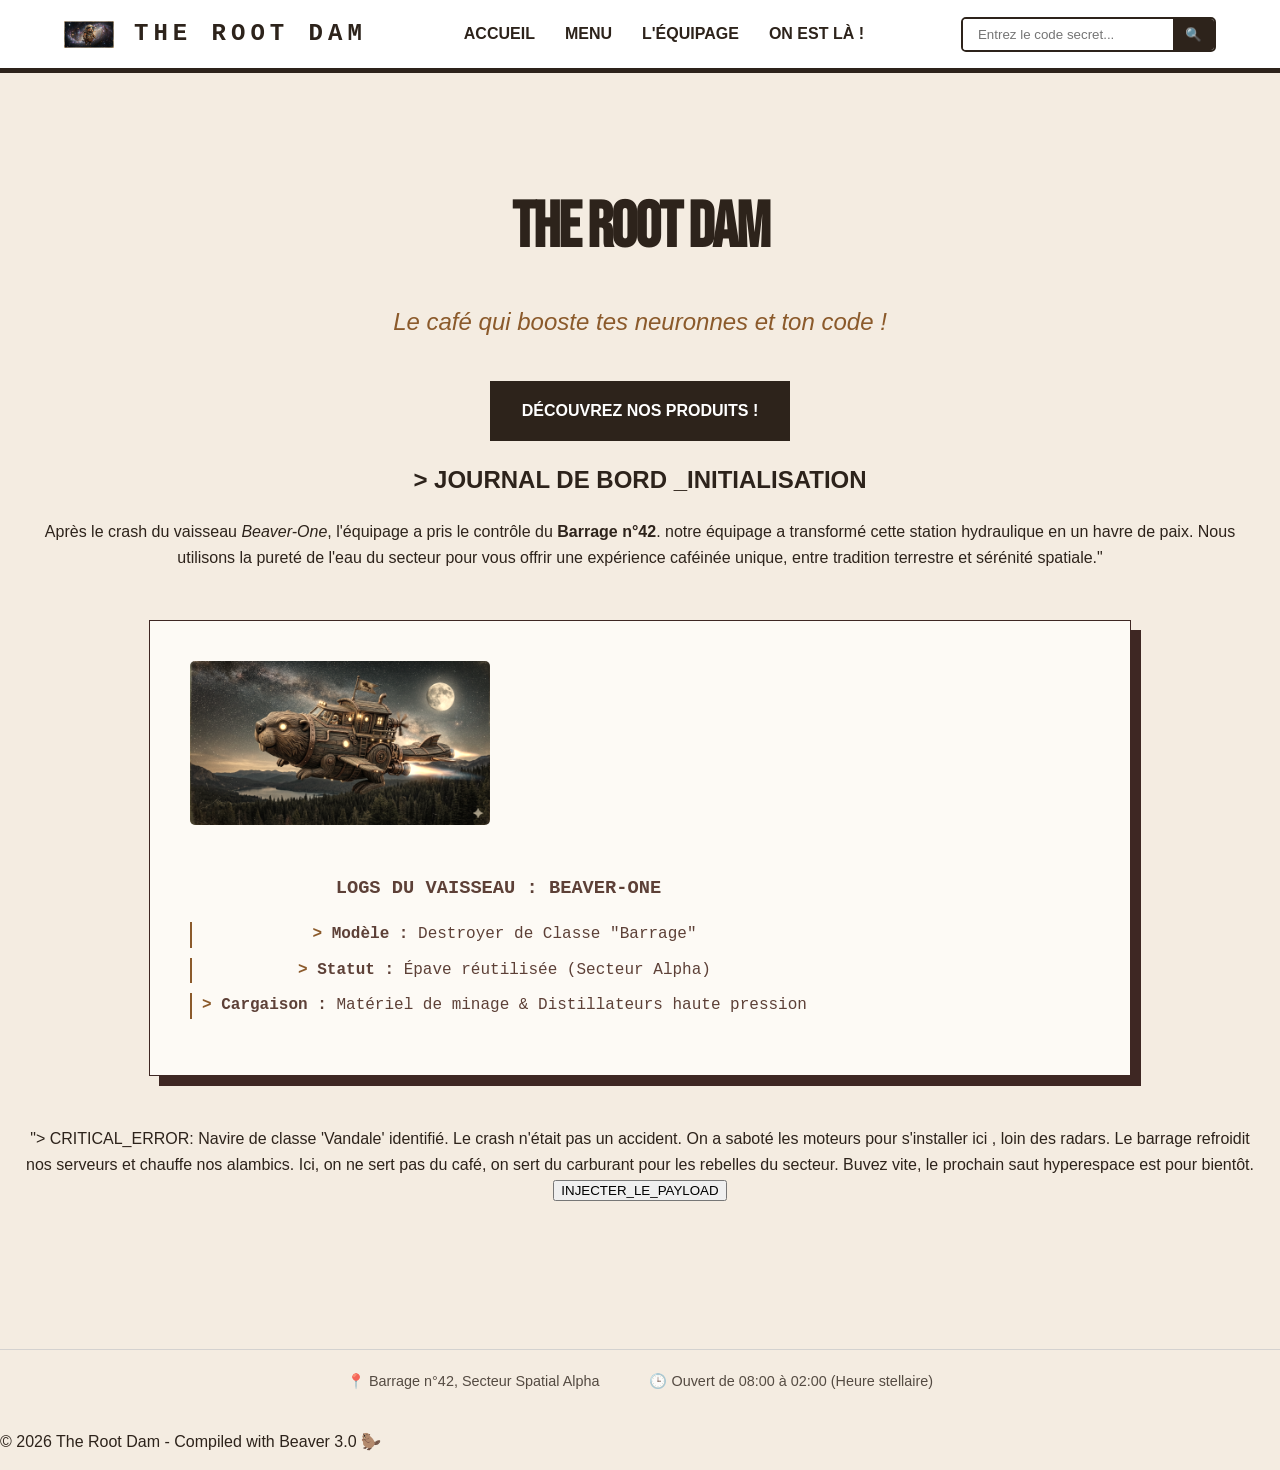
==== index.html @ ed214078 "space_beaver" ====
<!DOCTYPE html>
<html>

<head>
    <meta name="viewport" content="width=device-width, initial-scale=1.0">
    <title>The Root Dam</title>
    <link href="https://fonts.googleapis.com/css2?family=Bebas+Neue&display=swap" rel="stylesheet">
	<link rel="stylesheet" href="style.css">
</head>

<body>
    <header>
        <nav>
			<div class="brand">
				<img src="assets/Castor_img.1.png.png" alt="logo" width="50">
				<span class="glitch-title" style="font-size: 1.5rem; border: none;">The Root Dam</span>
                    <title>The Root Dam</title>
			</div>
            <ul>
                <li><a href="index.html">Accueil</a></li>
                <li><a href="menu.html">Menu</a></li>
                <li><a href="equipage.html">L'Équipage</a></li>
                <li><a href="contact.html">On est là !</a></li>
            </ul>
			<div class="search-box">
				<input type="text" placeholder="Entrez le code secret..."></input>
				<button type="button">🔍</button>

			</div>
        </nav>
    </header>

    <main>
        <section class="hero">
            <h1>The Root Dam</h1>
            <p class="tagline">Le café qui booste tes neuronnes et ton code !</p>
			<a href="menu.html" class="btn-main">Découvrez nos produits !</a>
        <div class="terminal-box">
        <h2>> JOURNAL DE BORD _INITIALISATION</h2>
        <p>
            Après le crash du vaisseau <i>Beaver-One</i>, l'équipage a pris le contrôle du 
            <strong>Barrage n°42</strong>. notre équipage a transformé cette station hydraulique 
            en un havre de paix. Nous utilisons la pureté de l'eau du secteur pour vous offrir une 
            expérience caféinée unique, entre tradition terrestre et sérénité spatiale." 
        </p>
        <section class="ship-section">
    <div class="ship-container">
        <img src="assets/vaisseau_castor.png" alt="Le Beaver-One" class="ship-image">
        <div class="ship-specs">
            <h3>LOGS DU VAISSEAU : BEAVER-ONE</h3>
            <ul>
                <li><strong>Modèle :</strong> Destroyer de Classe "Barrage"</li>
                <li><strong>Statut :</strong> Épave réutilisée (Secteur Alpha)</li>
                <li><strong>Cargaison :</strong> Matériel de minage & Distillateurs haute pression</li>
            </ul>
        </div>
    </div>
</section>
        <p class="clandestine-text">
            "> CRITICAL_ERROR: Navire de classe 'Vandale' identifié. Le crash n'était pas un accident. On a saboté les moteurs pour s'installer ici
            , loin des radars. Le barrage refroidit nos serveurs et chauffe nos alambics. Ici, on ne sert pas du café, on sert du carburant 
            pour les rebelles du secteur. 
            Buvez vite, le prochain saut hyperespace est pour bientôt.
                <button class="cta-button">INJECTER_LE_PAYLOAD</button>
        </p>
    </div>
        </section>
		<section class="info-bar">
			<div> 📍 Barrage n°42, Secteur Spatial Alpha </div>
			<div> 🕒 Ouvert de 08:00 à 02:00 (Heure stellaire)</div>
		</section>
    </main>
<section class="info-bar clandestine-mode-only" style="display:none;">
    <div> 🛸 Vitesse orbitale : 28,000 km/h </div>
    <div> 🔋 Énergie du Barrage : 84% </div>
    <div> 🍺 Niveau de fermentation : CRITIQUE </div>
</section>
    <footer>
        <p>© 2026 The Root Dam - Compiled with Beaver 3.0 🦫</p>
    </footer>
<script src="script.js"></script>
</body>
</html>
---- style.css ----
/* --- 1. LES VARIABLES (Ta palette de peinture) --- */
:root {
    --couleur-bois: #f4ece1;    /* Beige clair pour le fond */
    --couleur-texte: #2d231b;   /* Marron très foncé (presque noir) */
    --couleur-accent: #8b5a2b;  /* Marron chaud pour les détails */
    --police-titre: 'Bebas neue', sans-serif;
}

/* --- 2. LE SQUELETTE GLOBAL --- */
body {
    background-color: var(--couleur-bois);
    color: var(--couleur-texte);
    font-family: 'Segoe UI', Tahoma, Geneva, Verdana, sans-serif;
    margin: 0;
    padding: 0;
    line-height: 1.6; /* Espace entre les lignes pour la lisibilité */
}

/* --- 3. LE HEADER (Ton chapeau) --- */
header {
    background-color: white;
    padding: 15px 5%;
    border-bottom: 5px solid var(--couleur-texte); /* Ligne noire style vintage */
}

nav{
	display: flex;
	justify-content: space-between;
	align-items: center;
	width: 100%;
}

nav ul {
    list-style: none; /* Enlève les petits points de la liste */
    display: flex;    /* Aligne les liens horizontalement */
	gap: 30px;       /* Espace entre les liens */
    margin: 0;
    padding: 0;
}

.brand{
	display: flex;
	align-items: center;
	gap: 10px;
}

.logo-img{
	width: 50px;
	height: auto;
	vertical-align: middle;
}
.brand span{
	font-weight: 900;
	font-size: 1.2rem;
	margin-left: 10px;
}

nav a {
    text-decoration: none; /* Enlève le souligné des liens */
    color: var(--couleur-texte);
    font-weight: bold;
    text-transform: uppercase; /* Tout en majuscules */
}

/* --- 4. LA SECTION HERO (Ta vitrine) --- */
.hero {
    text-align: center; /* Centre tout le texte et l'image */
    padding: 50px 20px;
}

h1 {
    font-family: var(--police-titre);
    font-size: 4rem; /* Très gros titre */
    margin-bottom: 10px;
    letter-spacing: -2px; /* Resserre les lettres style affiche */
}

/* --- 6. NOUVEAUX STYLES POUR L'ACCUEIL --- */

/* Le slogan sous le titre */
.tagline {
    font-size: 1.5rem;
    font-style: italic;
    margin-bottom: 40px;
    color: var(--couleur-accent); /* Utilise ta variable marron chaud */
}

/* Le bouton principal (style affiche vintage) */
.btn-main {
    display: inline-block;
    padding: 15px 30px;
    background-color: var(--couleur-texte); /* Fond noir/marron */
    color: white;              /* Texte blanc */
    text-decoration: none;
    font-weight: bold;
    text-transform: uppercase;
    border: 2px solid var(--couleur-texte);
    transition: 0.3s;          /* Pour un effet fluide au survol */
}

/* Effet quand on passe la souris sur le bouton */
.btn-main:hover {
    background-color: transparent;
    color: var(--couleur-texte);
}

/* La petite barre d'infos en bas */
.info-bar {
    display: flex;
    justify-content: center;
    gap: 50px;
    margin-top: 80px;
    padding: 20px;
    border-top: 1px solid #ccc; /* Petite ligne grise discrète */
    font-size: 0.9rem;
    opacity: 0.8;
}
/* --- 7. BARRE DE RECHERCHE --- */

.search-box {
    display: flex;
    align-items: center;
    border: 2px solid var(--couleur-texte);
    border-radius: 5px; /* Légèrement arrondi */
    overflow: hidden;   /* Pour que le bouton suive l'arrondi */
    background: white;
}

.search-box input {
    border: none;
    padding: 8px 15px;
    outline: none;       /* Enlève le contour bleu au clic */
    font-family: inherit;
    width: 180px;        /* Largeur de la barre */
}

.search-box button {
    background-color: var(--couleur-texte);
    border: none;
    color: white;
    padding: 8px 12px;
    cursor: pointer;     /* Le curseur devient une main */
    transition: background 0.3s;
}

.search-box button:hover {
    background-color: var(--couleur-accent);
}

.menu-grid {
    display: grid;
    grid-template-columns: repeat(3, 1fr); 
    gap: 30px; /* L'espace entre tes cartes de produits */
    padding: 50px;
}

.card img{
    width: 180px;
    height: 180px;
    object-fit: cover;
    border-radius: 10px;
    border: 3px solid var(--couleur-texte);
    margin-bottom: 15px;
    display: block;
    margin-left: auto;
    margin-right: auto;
}

.card {
    background-color: white;
    padding: 20px;
    border: 3px solid var(--couleur-texte);
	transition: transform 0.3s;
	display: flex;
	flex-direction: column;
	justify-content: space-between;
    align-items: center;
    text-align: center;
    /* Ajoute un petit effet d'affiche ici ! */
}

.card:hover{
	transform: translateY(-10px);
	box-shadow: 10px 10px 0px var(--couleur-accent);
}

.card h3{
	margin: 0 0 10px 0;
	text-transform: uppercase;
	font-family: var(--police-titre);
	font-size: 1.2rem;
}

.card p{
	font-size: 0.9rem;
	color: #666;
	margin-bottom: 20px;
}

.card span{
	font-weight: bold;
	align-self: flex-end;
	color: var(--couleur-accent);
}

.price{
	background-color: var(--couleur-texte);
	color: whitesmoke;
	padding: 5px 10px;
	font-weight: bold;
	font-family: 'Courier New', Courier, monospace;
	border-radius: 3px;
	align-self: flex-end;
	margin-top: 10px;
}

/* Le conteneur de toutes les cartes de l'équipe */
.crew-grid {
    display: grid;
	grid-template-columns: repeat(3, 1fr);
    gap: 40px;             /* Grand espace entre les membres */
    padding: 50px 5%;
	max-width: 1200px;
	margin: 0 auto;
}

/* La carte individuelle d'un castor */
.member-card {
    width: 280px;
    text-align: center;    /* Centre le texte sous la photo */
}

.member-card img {
    width: 180px;
    height: 180px;
    border-radius: 50%;    /* Transforme le carré en rond */
    border: 5px solid var(--couleur-accent);
    object-fit: cover;     /* Évite de déformer l'image si elle n'est pas carrée */
    margin-bottom: 15px;
    transition: transform 0.3s;
}

.member-card h3 {
    font-family: var(--police-titre);
    margin: 10px 0 5px 0;
    font-size: 1.4rem;
}

/* Le rôle (ex: Administrateur Système) */
.role {
    color: var(--couleur-accent);
    font-weight: bold;
    text-transform: uppercase;
    font-size: 0.85rem;
    letter-spacing: 1px;
    margin-bottom: 15px;
}

/* La biographie */
.bio {
    font-size: 0.95rem;
    line-height: 1.4;
    font-style: italic;
    color: #444;
}
.member-card:hover img {
    transform: scale(1.1) rotate(5deg); /* Grandit et penche un peu */
    border-color: var(--couleur-texte);
}

@media (max-width: 900px) {
    .crew-grid {
        grid-template-columns: repeat(2, 1fr);
    }
}

@media (max-width: 600px) {
    .crew-grid {
        grid-template-columns: 1fr; /* Tout le monde en colonne sur téléphone */
    }
}
.contact-container {
	max-width: 600px;
	margin: 50px auto;
	display: flex;
	flex-direction: column;
	align-items: center;
	gap: 40px;
	background-color: white;
	padding: 40px;
	border: 3px solid var(--couleur-texte);
}

form{
	width: 100%;
}

.form-group {
    display: flex;
    flex-direction: column; /* Label au-dessus de l'Input */
    margin-bottom: 20px;
	text-align: left;
}

.form-group label {
    font-weight: bold;
    margin-bottom: 5px;
}

.form-group input, .form-group textarea {
    padding: 10px;
    border: 2px solid #ccc;
    font-family: inherit;
}

.contact-info{
	text-align: center;
	width: 100%;
	border-top: 2px solid var(--couleur-bois);
	padding-top: 20px;
}

.contact-info ul{
	list-style: none;
	padding: 0;
	display: flex;
	justify-content: center;
	gap: 30px;
}

.form-group input,
.form-group textarea{
	width: 100%;
	box-sizing: border-box;
}

.contact-info li{
	margin-bottom: 15px;
	font-weight: bold;
	color: var(--couleur-accent);
}

button[type="submit"]{
	background-color: var(--couleur-texte);
	color: white;
	padding: 15px;
	border: none;
	font-family: var(--police-titre);
	cursor: pointer;
	text-transform: uppercase;
	transition: 0.3s;
	width: 100%;
}

button[type="submit"]:hover{
	background-color: var(--couleur-accent);

}

/* Mode Clandestin : On écrase les variables de base */
body.clandestine-mode {
    --couleur-bois: #050505;       /* Noir profond */
    --couleur-texte: #ffb700;      /* Vert Néon "Radioactive" */
    --couleur-accent: #ff4d00;     /* Magenta Néon pour les fleurs mutantes */
    transition: all 0.8s ease-in-out; /* Effet de transition fluide */
}

/* On change l'aspect des cartes en mode secret */
body.clandestine-mode .card {
    background-color: #111;
    border-color: var(--couleur-texte);
    box-shadow: 0 0 15px var(--couleur-texte);
}

/* Les photos de l'équipage deviennent "glitch" ou néon */
body.clandestine-mode .member-card img {
    filter: sepia(100%) hue-rotate(90deg) brightness(1.2);
    border-color: var(--couleur-accent);
}

/* Les boissons deviennent radioactives en mode secret */
body.clandestine-mode .card img {
    filter: saturate(2) brightness(1.1) drop-shadow(0 0 5px var(--couleur-texte));
    border-color: var(--couleur-accent);
}

/* L'animation de flash néon */
@keyframes neon-pulse {
    0% { filter: brightness(1) contrast(1); }
    50% { filter: brightness(1.5) contrast(1.2) hue-rotate(90deg); }
    100% { filter: brightness(1) contrast(1); }
}

/* La classe d'animation que le JS va ajouter */
.activating-ia {
    animation: neon-pulse 0.4s ease-in-out 3; /* Pulse 3 fois rapidement */
    pointer-events: none; /* Empêche de recliquer pendant l'animation */
}

/* Une transition douce pour toutes les couleurs */
body {
    transition: background-color 1s ease, color 1s ease, border-color 1s ease;
}

/* Animation de clignotement "Booting..." */
@keyframes ia-glitch {
    0% { opacity: 1; filter: contrast(1); }
    25% { opacity: 0.8; filter: contrast(2) hue-rotate(90deg); }
    50% { opacity: 1; filter: brightness(1.5); }
    75% { opacity: 0.9; filter: sepia(1); }
    100% { opacity: 1; filter: contrast(1); }
}

.activating-ia {
    animation: ia-glitch 0.2s infinite; /* Clignote très vite pendant le chargement */
    cursor: wait; /* Le curseur devient un sablier */
}

/* --- ÉTAT PAR DÉFAUT --- */
.info-secrete {
    display: none; /* On cache le côté sombre par défaut */
}

/* --- ÉTAT CLANDESTIN --- */
body.clandestine-mode .info-normale {
    display: none !important; /* On cache le côté civil */
}

body.clandestine-mode .info-secrete {
    display: block !important; /* On révèle l'identité secrète */
    color: var(--couleur-texte);
}

/* Effet visuel sur les photos pour le côté "Dossier Interdit" */
body.clandestine-mode .member-card img {
    max-width: 100%;
    height: 180px;
    object-fit: cover;
    display: block;
    margin: 0 auto 15px auto;
    filter: grayscale(100%) brightness(0.7) sepia(100%) hue-rotate(100deg) saturate(3);
    border-color: var(--couleur-accent);
    box-shadow: 0 0 20px var(--couleur-accent);
}
/*Titre THE ROOT DAM */
.glitch-title {
    font-family: 'Courier New', Courier, monospace; /* Style terminal */
    font-size: 3rem;
    font-weight: bold;
    color: var(--brown-deep);
    text-transform: uppercase;
    letter-spacing: 5px;
    border-bottom: 2px solid var(--brown-deep);
}
/* Par défaut, on cache tout ce qui est clandestin */
.card.clandestine {
    display: none;
}

/* Quand le mode clandestin est activé sur le body */
body.clandestine-mode .card.normale {
    display: none; /* Cache le café */
}

body.clandestine-mode .card.clandestine {
    display: flex; /* Affiche l'alcool (ou block selon ton design) */
    border: 1px solid var(--glow-orange); /* Petit rappel visuel du Secteur Alpha */
}

.ship-section {
    background-color: #fdfaf5; /* Un beige très clair pour le contraste */
    border: 1px solid #3e2723; /* Ton marron profond */
    padding: 40px;
    margin: 50px auto;
    max-width: 900px;
    box-shadow: 10px 10px 0px #3e2723; /* Ombre décalée style année 20 */
}

.ship-container {
    display: flex;
    align-items: center;
    gap: 30px;
    flex-wrap: wrap;
}

.ship-image {
    width: 300px;
    filter: sepia(0.5); /* Donne un côté ancien à l'image */
    border-radius: 5px;
}

.ship-specs {
    font-family: 'Courier New', monospace;
    color: #5d4037;
}

/* En mode clandestin, on fait briller le vaisseau */
body.clandestine-mode .ship-image {
    filter: sepia(0) hue-rotate(140deg) saturate(2); /* Effet néon/spatial */
    box-shadow: 0 0 20px rgba(0, 255, 65, 0.5);
}
/* L'alerte qui s'affiche au milieu */
.payload-alert {
    position: fixed;
    top: 50%;
    left: 50%;
    transform: translate(-50%, -50%);
    background: #ff4d00; /* Rouge/Orange néon */
    color: white;
    padding: 20px;
    border: 5px solid white;
    box-shadow: 0 0 50px black;
    z-index: 9999;
    text-align: center;
    font-family: 'Courier New', Courier, monospace;
}

/* L'effet de tremblement de l'écran */
@keyframes shake {
    0% { transform: translate(1px, 1px) rotate(0deg); }
    10% { transform: translate(-1px, -2px) rotate(-1deg); }
    30% { transform: translate(3px, 2px) rotate(0deg); }
    50% { transform: translate(-1px, 2px) rotate(1deg); }
    100% { transform: translate(1px, 1px) rotate(0deg); }
}

.screen-shake {
    animation: shake 0.2s infinite;
}
.post-it {
    position: fixed;
    bottom: 20px;
    right: 20px;
    background: #fdfd96;
    padding: 10px;
    transform: rotate(5deg);
    box-shadow: 2px 2px 5px rgba(0,0,0,0.2);
    font-family: 'Comic Sans MS', cursive; /* Pour le côté manuscrit */
    color: #333;
    z-index: 100;
}
.ship-specs ul {
    list-style: none; /* On enlève les points classiques */
    padding: 0;
}

.ship-specs li::before {
    content: "> "; /* On ajoute un chevron de terminal devant chaque ligne */
    color: var(--couleur-accent);
    font-weight: bold;
}

.ship-specs li {
    margin-bottom: 10px;
    border-left: 2px solid var(--couleur-accent); /* Une petite barre verticale */
    padding-left: 10px;
}
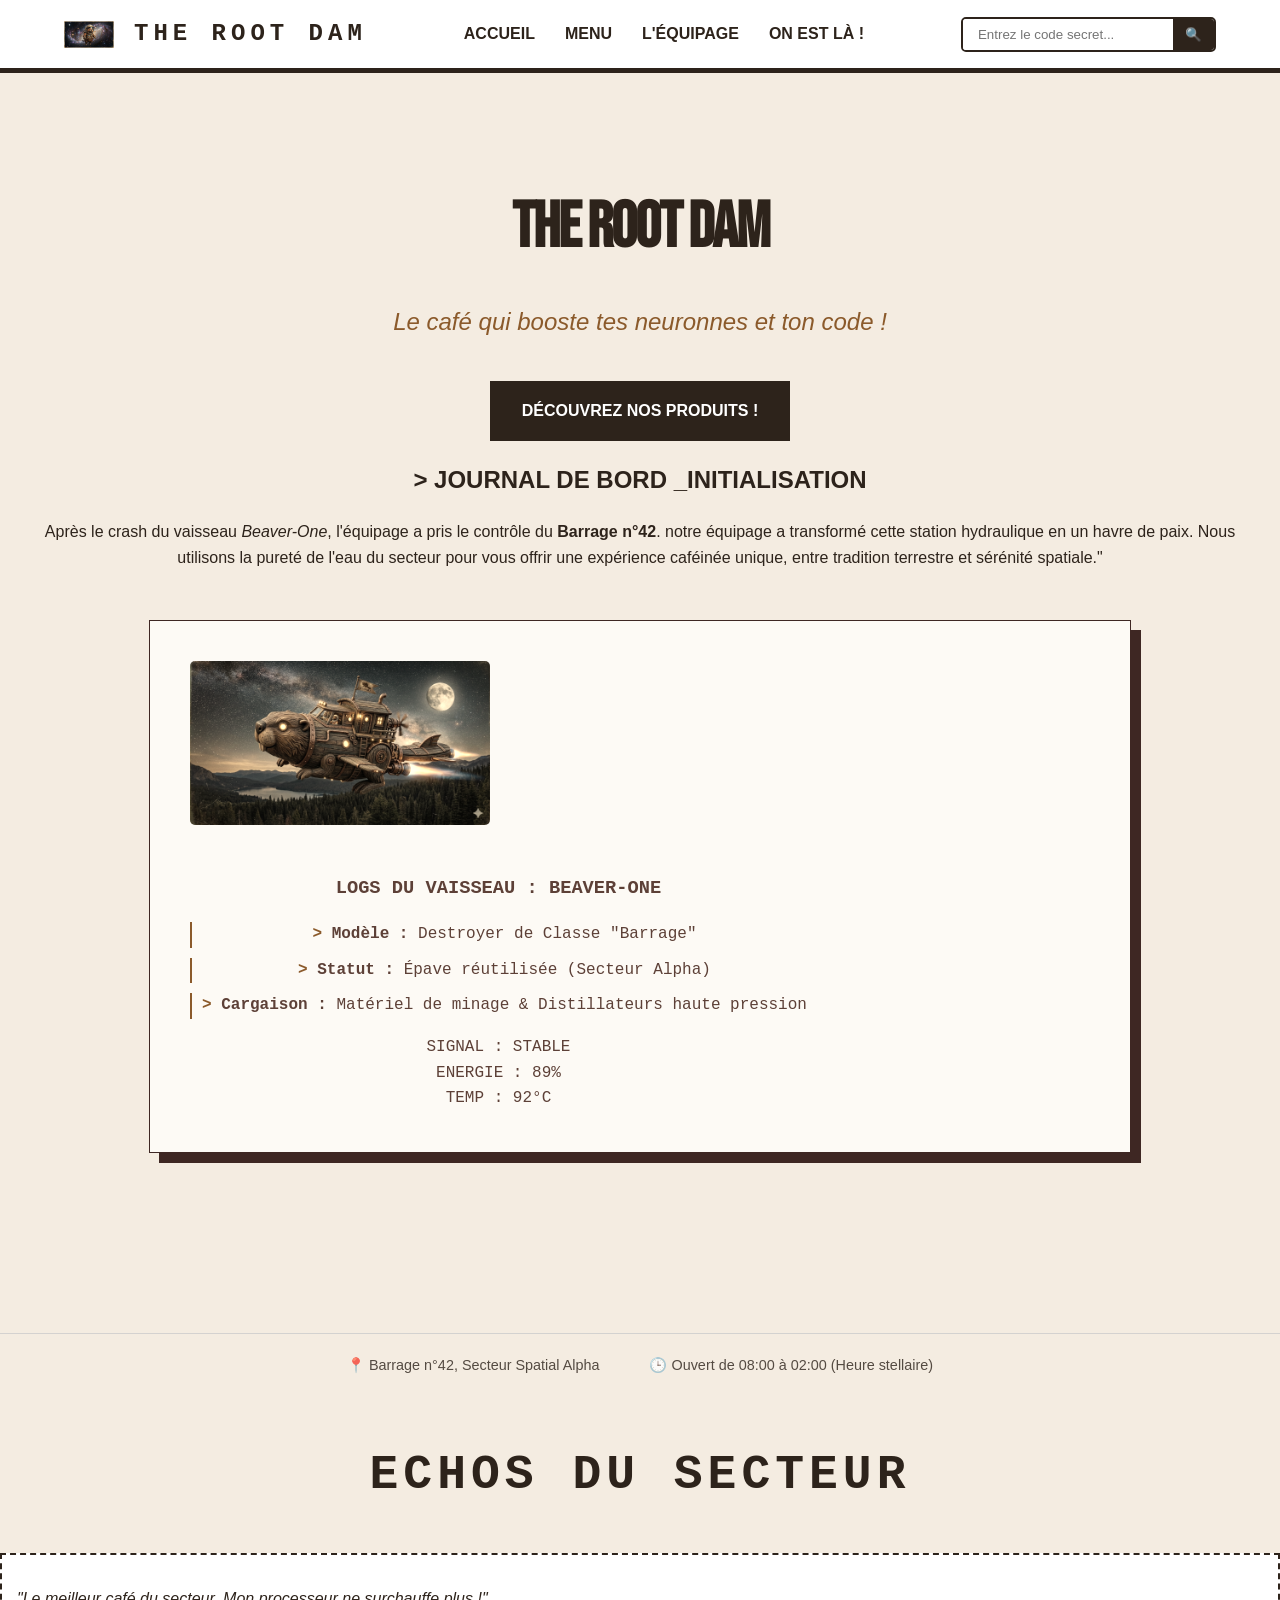
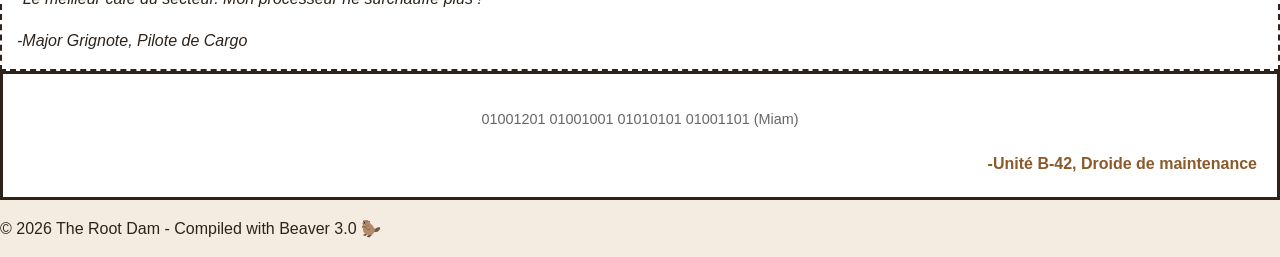
==== commit d74b12be: "adjust_something" ====
--- a/index.html
+++ b/index.html
@@ -53,6 +53,11 @@
                 <li><strong>Statut :</strong> Épave réutilisée (Secteur Alpha)</li>
                 <li><strong>Cargaison :</strong> Matériel de minage & Distillateurs haute pression</li>
             </ul>
+        <div class="status-board">
+            <div class="status-item"> SIGNAL : STABLE</div>
+            <div class="status-item"> ENERGIE : 89%</div>
+            <div class="status-item"> TEMP : 92°C</div>
+        </div>
         </div>
     </div>
 </section>
@@ -75,6 +80,19 @@
     <div> 🔋 Énergie du Barrage : 84% </div>
     <div> 🍺 Niveau de fermentation : CRITIQUE </div>
 </section>
+<section class="testimonials">
+    <h2 class="glitch-title" style="text-align: center;"> ECHOS DU SECTEUR</h2>
+    <div class="testimonials-grid">
+        <article class="review-card">
+            <p>"Le meilleur café du secteur. Mon processeur ne surchauffe plus !"</p>
+            <span>-Major Grignote, Pilote de Cargo</span>
+        </article>
+        <article class="review card">
+            <p>01001201 01001001 01010101 01001101 (Miam)</p>
+            <span>-Unité B-42, Droide de maintenance</span>
+        </article>
+    </div>
+</section>
     <footer>
         <p>© 2026 The Root Dam - Compiled with Beaver 3.0 🦫</p>
     </footer>
--- a/style.css
+++ b/style.css
@@ -1,4 +1,4 @@
-/* --- 1. LES VARIABLES (Ta palette de peinture) --- */
+/* --- 1. LES VARIABLES (palette de peinture) --- */
 :root {
     --couleur-bois: #f4ece1;    /* Beige clair pour le fond */
     --couleur-texte: #2d231b;   /* Marron très foncé (presque noir) */
@@ -6,7 +6,8 @@
     --police-titre: 'Bebas neue', sans-serif;
 }
 
-/* --- 2. LE SQUELETTE GLOBAL --- */
+/* --- 2. LE SQUELETTE GLOBAL --- 
+gere le fond de la page et la police de lecture */
 body {
     background-color: var(--couleur-bois);
     color: var(--couleur-texte);
@@ -16,7 +17,7 @@
     line-height: 1.6; /* Espace entre les lignes pour la lisibilité */
 }
 
-/* --- 3. LE HEADER (Ton chapeau) --- */
+/* --- 3. LE HEADER & NAV --- */
 header {
     background-color: white;
     padding: 15px 5%;
@@ -62,7 +63,8 @@
     text-transform: uppercase; /* Tout en majuscules */
 }
 
-/* --- 4. LA SECTION HERO (Ta vitrine) --- */
+/* --- 4. LA SECTION HERO (Ta vitrine) --- 
+Gros titre + Slogans */
 .hero {
     text-align: center; /* Centre tout le texte et l'image */
     padding: 50px 20px;
@@ -146,7 +148,7 @@
 .search-box button:hover {
     background-color: var(--couleur-accent);
 }
-
+/*Menu du mode Beige*/
 .menu-grid {
     display: grid;
     grid-template-columns: repeat(3, 1fr); 
@@ -246,7 +248,7 @@
     font-size: 1.4rem;
 }
 
-/* Le rôle (ex: Administrateur Système) */
+/* Le rôle */
 .role {
     color: var(--couleur-accent);
     font-weight: bold;
@@ -279,6 +281,7 @@
         grid-template-columns: 1fr; /* Tout le monde en colonne sur téléphone */
     }
 }
+/*Formulaire de contact*/
 .contact-container {
 	max-width: 600px;
 	margin: 50px auto;
@@ -392,7 +395,7 @@
 }
 
 /* La classe d'animation que le JS va ajouter */
-.activating-ia {
+.activating-ia { /*pas sur que ça soit utile*/
     animation: neon-pulse 0.4s ease-in-out 3; /* Pulse 3 fois rapidement */
     pointer-events: none; /* Empêche de recliquer pendant l'animation */
 }
@@ -500,7 +503,7 @@
     box-shadow: 0 0 20px rgba(0, 255, 65, 0.5);
 }
 /* L'alerte qui s'affiche au milieu */
-.payload-alert {
+.payload-alert { /*Pas visible*/
     position: fixed;
     top: 50%;
     left: 50%;
@@ -554,4 +557,114 @@
     margin-bottom: 10px;
     border-left: 2px solid var(--couleur-accent); /* Une petite barre verticale */
     padding-left: 10px;
+}
+.ship-console {
+    background-color: #fdfaf5; /* Beige identique au fond */
+    border: 3px solid #2d231b; /* Ton marron foncé */
+    max-width: 900px;
+    margin: 50px auto;
+    box-shadow: 12px 12px 0px #2d231b; /* Ombre décalée solide */
+    overflow: hidden;
+}
+
+.console-header {
+    background-color: #2d231b;
+    padding: 10px;
+    display: flex;
+    align-items: center;
+    gap: 10px;
+}
+
+.console-title {
+    color: #fdfaf5;
+    font-family: 'Courier New', monospace;
+    font-size: 0.9rem;
+    margin: 0;
+    flex-grow: 1;
+    text-align: center;
+}
+
+.console-body {
+    display: flex;
+    padding: 30px;
+    gap: 40px;
+    align-items: center;
+}
+
+.ship-visual {
+    position: relative;
+    flex: 1;
+    border: 2px solid #2d231b;
+}
+
+.ship-visual img {
+    width: 100%;
+    display: block;
+    filter: sepia(0.3) contrast(1.1); /* Effet photo ancienne technique */
+}
+
+.ship-data {
+    flex: 1.5;
+    font-family: 'Courier New', monospace;
+}
+
+.data-item {
+    border-bottom: 1px solid rgba(45, 35, 27, 0.2);
+    padding: 10px 0;
+    display: flex;
+    flex-direction: column;
+}
+
+.label {
+    font-weight: bold;
+    font-size: 0.75rem;
+    color: #8b5a2b; /* Ton marron d'accent */
+}
+
+.value {
+    color: #2d231b;
+    font-size: 1rem;
+}
+
+/* Responsive pour mobile */
+@media (max-width: 768px) {
+    .console-body { flex-direction: column; }
+}
+
+.clandestine-text, .clandestine-log{
+    display: none;
+}
+
+body .clandestine-mode .clandestine-text
+body .clandestine-mode .clandestine-log{
+    display: block !important;
+    color: var(--couleur-texte)
+}
+
+body.clandestine-mode .hero p:not(.clandestine-text){
+    display: none;
+}
+
+body.clandestine-mode img{
+    filter: sepia(1) hue-rotate(150deg) saturate(3) brightness(0.8);
+}
+
+.testimonial-grid{
+    display: flex;
+    justify-content: center;
+    gap: 20px;
+    padding: 20px;
+}
+
+.review-card{
+    background: white;
+    border: 2px dashed var(--couleur-texte);
+    padding: 15px;
+    max-width: 300 px;
+    font-style: italic;
+}
+
+body.clandestine-mode .status-item{
+    color: var(--couleur-accent);
+    text-shadow: 0 0 5px var(--couleur-accent);
 }
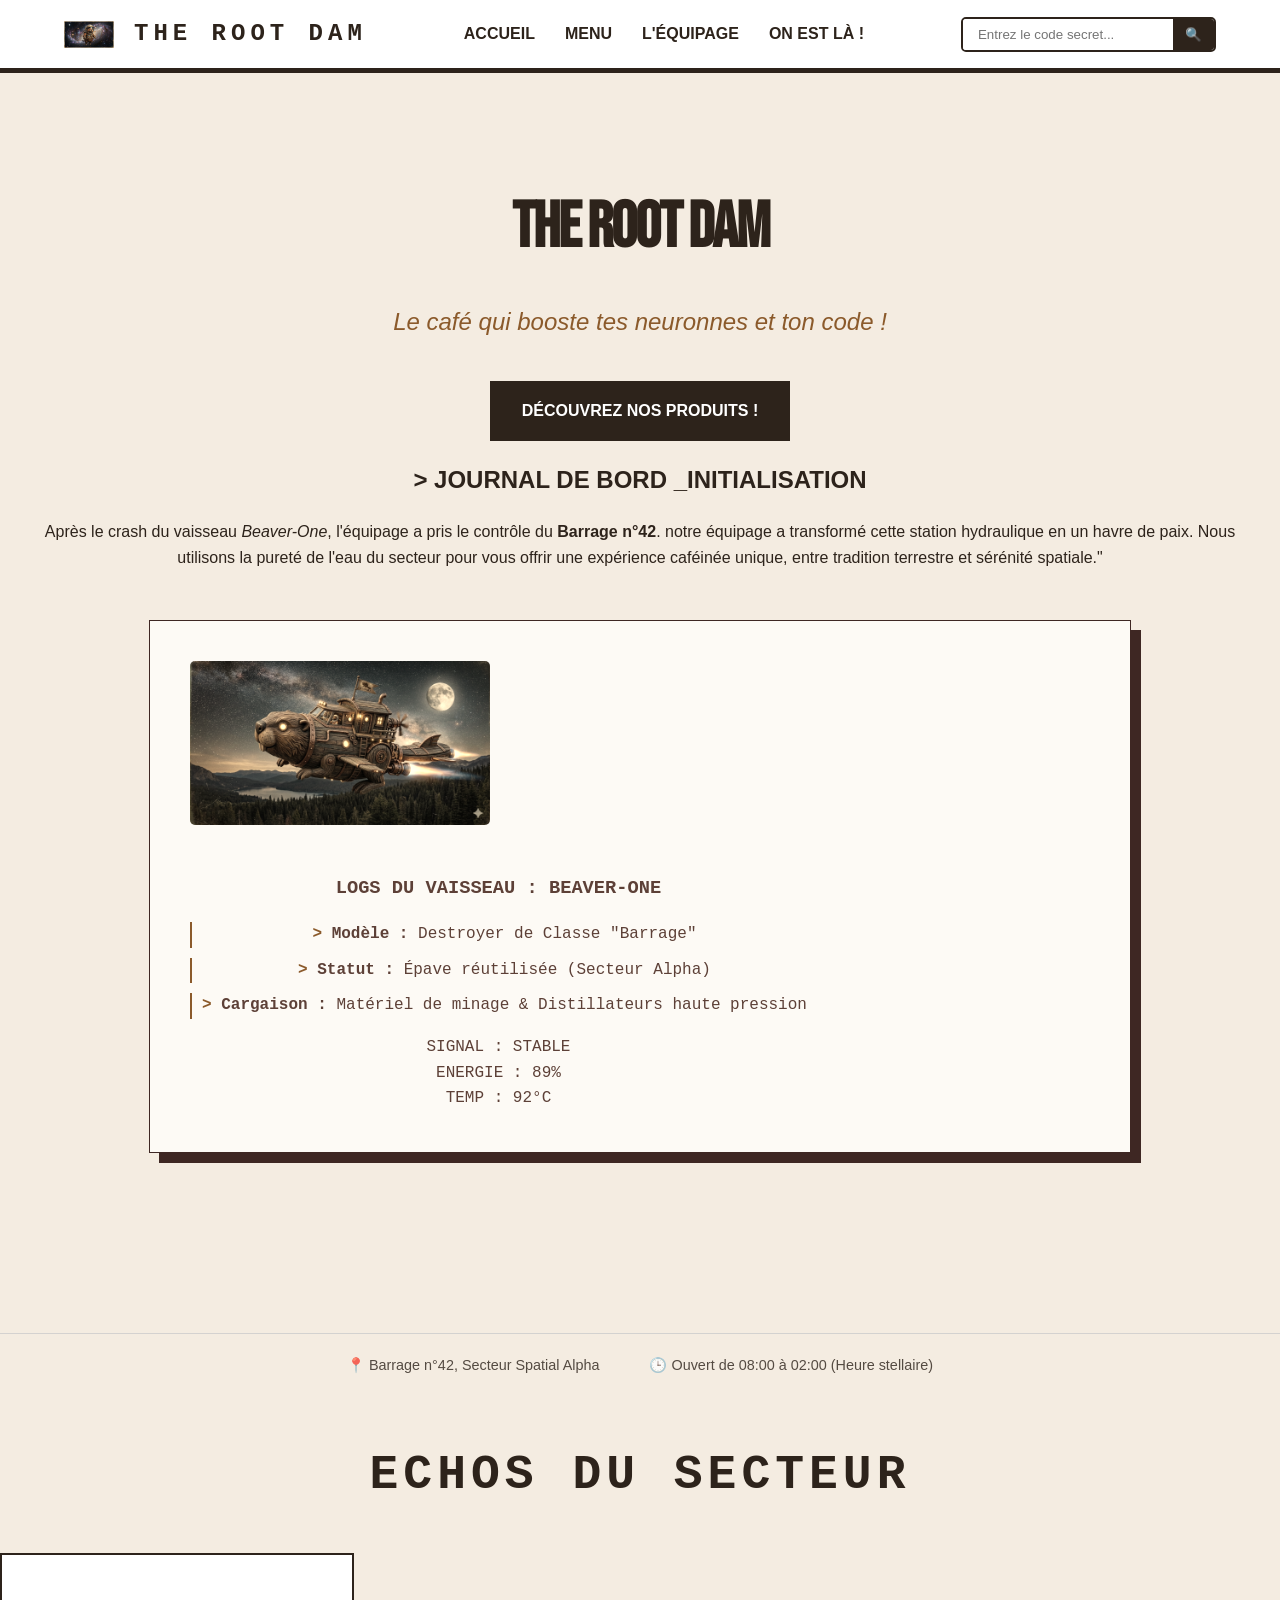
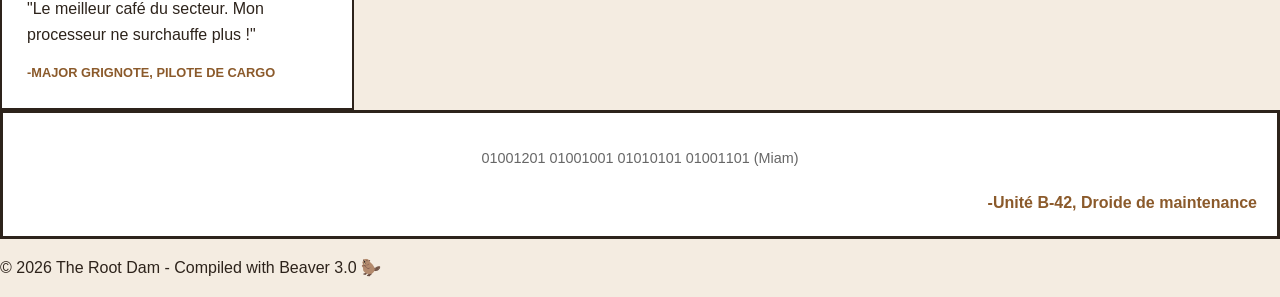
==== commit ffedce47: "update_all_file" ====
--- a/index.html
+++ b/index.html
@@ -31,6 +31,7 @@
     </header>
 
     <main>
+        <div class="custom-cursor"></div>
         <section class="hero">
             <h1>The Root Dam</h1>
             <p class="tagline">Le café qui booste tes neuronnes et ton code !</p>
@@ -97,5 +98,6 @@
         <p>© 2026 The Root Dam - Compiled with Beaver 3.0 🦫</p>
     </footer>
 <script src="script.js"></script>
+<button class="emergency-exit" onclick="toggleClandestineMode('light')">RETOUR AU JOUR</button>
 </body>
 </html>
--- a/style.css
+++ b/style.css
@@ -635,7 +635,7 @@
     display: none;
 }
 
-body .clandestine-mode .clandestine-text
+body .clandestine-mode .clandestine-text,
 body .clandestine-mode .clandestine-log{
     display: block !important;
     color: var(--couleur-texte)
@@ -649,22 +649,141 @@
     filter: sepia(1) hue-rotate(150deg) saturate(3) brightness(0.8);
 }
 
-.testimonial-grid{
+/* --- SECTION 10 : AVIS CLIENTS (RELOOKING) --- */
+.testimonial-grid {
     display: flex;
+    flex-wrap: wrap; /* Permet d'aller à la ligne si besoin */
     justify-content: center;
-    gap: 20px;
-    padding: 20px;
-}
-
-.review-card{
+    gap: 30px;
+    padding: 40px 5%;
+}
+
+.review-card {
     background: white;
-    border: 2px dashed var(--couleur-texte);
-    padding: 15px;
-    max-width: 300 px;
-    font-style: italic;
+    border: 2px solid var(--couleur-texte); /* Ligne pleine au lieu de pointillés */
+    padding: 25px;
+    width: 300px; /* Largeur fixe pour éviter qu'ils s'étalent */
+    transition: all 0.3s ease;
+    text-align: left;
+    position: relative;
+}
+
+/* L'effet "Marron derrière" au survol comme les cartes du menu */
+.review-card:hover {
+    transform: translate(-5px, -5px);
+    box-shadow: 8px 8px 0px var(--couleur-accent);
+}
+
+.review-card p {
+    font-size: 1rem;
+    margin-bottom: 15px;
+}
+
+.review-card span {
+    display: block;
+    font-weight: bold;
+    color: var(--couleur-accent);
+    font-size: 0.8rem;
+    text-transform: uppercase;
 }
 
 body.clandestine-mode .status-item{
     color: var(--couleur-accent);
     text-shadow: 0 0 5px var(--couleur-accent);
+}
+/* On s'assure que la description (le <p>) n'est plus grise mais bien lisible */
+body.clandestine-mode .card p {
+    opacity: 0.9;
+}
+
+/* Optionnel : Si tu veux que le badge de prix ressorte encore plus */
+body.clandestine-mode .price {
+    background-color: var(--couleur-accent); /* Utilise le orange/rouge néon */
+    color: black; /* Texte noir sur fond néon pour un look "étiquette de danger" */
+}
+
+/* --- 9. PIMP DES AVIS (MODE CLANDESTIN) --- */
+
+/* On change le fond et la bordure des cartes d'avis */
+body.clandestine-mode .review-card {
+    background: #111;
+    border: 2px dashed var(--couleur-accent); /* Passe en orange/rouge néon */
+    color: var(--couleur-texte); /* Texte en jaune néon */
+    box-shadow: 0 0 10px rgba(255, 77, 0, 0.2);
+}
+
+/* On change la couleur de l'auteur de l'avis (le span) */
+body.clandestine-mode .review-card span {
+    color: var(--couleur-accent);
+    font-weight: bold;
+}
+
+/* --- LISIBILITÉ DES PRIX --- */
+body.clandestine-mode .price {
+    background-color: var(--couleur-accent) !important;
+    color: white !important;
+}
+
+/* --- BOUTON URGENCE --- */
+.emergency-exit {
+    display: none; /* Caché par défaut */
+    position: fixed;
+    bottom: 20px;
+    left: 20px;
+    background: #ff4d00;
+    color: white;
+    border: 2px solid white;
+    padding: 10px 15px;
+    font-family: 'Courier New', monospace;
+    font-weight: bold;
+    cursor: pointer;
+    z-index: 9999;
+}
+
+/* On ne l'affiche que si le mode clandestin est actif */
+body.clandestine-mode .emergency-exit {
+    display: block;
+}
+
+.emergency-exit:hover {
+    background: white;
+    color: #ff4d00;
+}
+
+/* --- LISIBILITÉ ÉQUIPAGE (MODE CLANDESTIN) --- */
+
+/* Ligne ~520 (Tout à la fin) */
+body.clandestine-mode .member-card h3 {
+    color: var(--couleur-texte); /* Le jaune/vert néon */
+}
+
+body.clandestine-mode .role {
+    color: var(--couleur-accent); /* Le rouge/orange néon */
+    text-shadow: 0 0 5px var(--couleur-accent);
+}
+
+body.clandestine-mode .bio {
+    color: #eee; /* Un blanc cassé pour que ce soit moins agressif que le néon */
+    font-style: normal;
+    border-top: 1px solid rgba(255, 255, 255, 0.1);
+    padding-top: 10px;
+}
+
+/*barre qui scane */
+body.clandestine-mode::after {
+    content: "";
+    position: fixed;
+    top: -100%;
+    left: 0;
+    width: 100%;
+    height: 2px;
+    background: rgba(255, 183, 0, 0.2);
+    box-shadow: 0 0 15px var(--couleur-texte);
+    animation: scanline 8s linear infinite;
+    z-index: 9999;
+    pointer-events: none;
+}
+
+@keyframes scanline {
+    to { top: 200%; }
 }
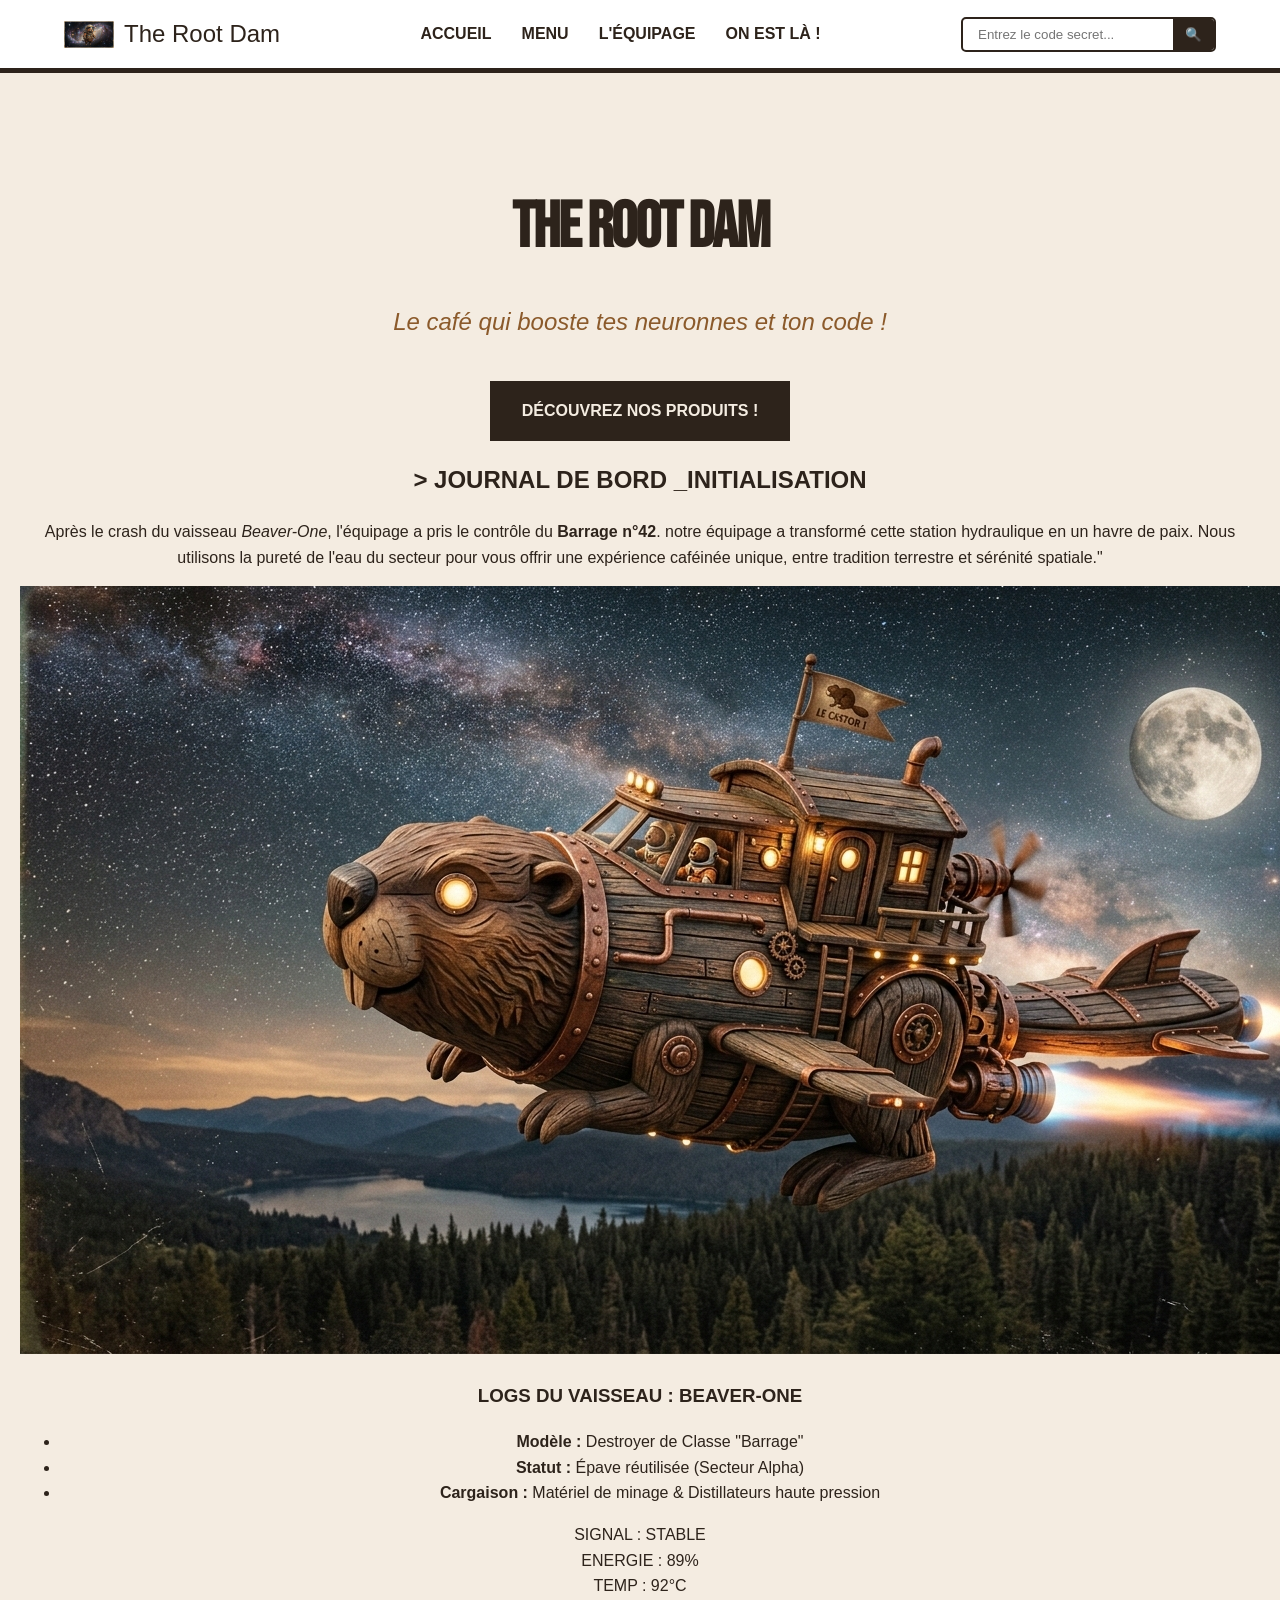
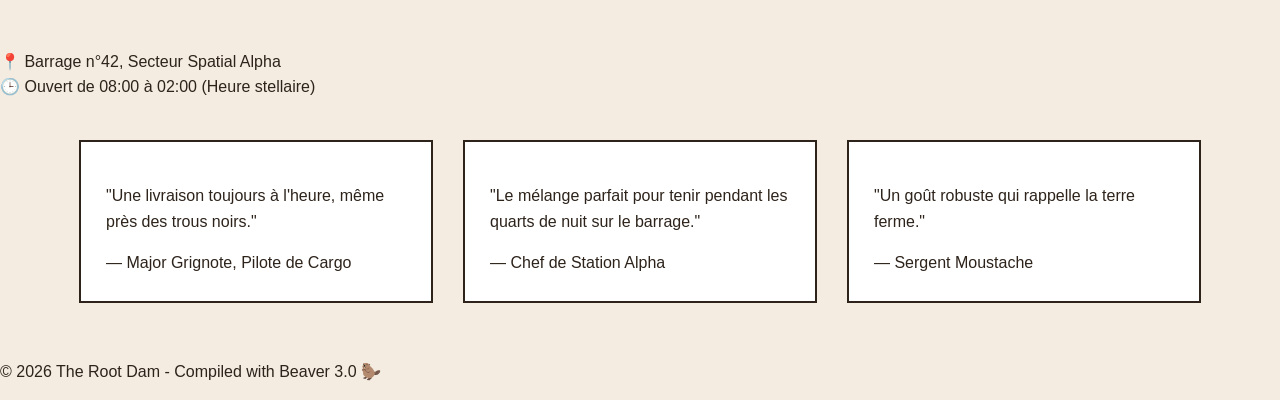
==== commit f118cee1: "change_jss_CSSv5_avis+mode_clandestin" ====
--- a/index.html
+++ b/index.html
@@ -81,18 +81,39 @@
     <div> 🔋 Énergie du Barrage : 84% </div>
     <div> 🍺 Niveau de fermentation : CRITIQUE </div>
 </section>
-<section class="testimonials">
-    <h2 class="glitch-title" style="text-align: center;"> ECHOS DU SECTEUR</h2>
-    <div class="testimonials-grid">
-        <article class="review-card">
-            <p>"Le meilleur café du secteur. Mon processeur ne surchauffe plus !"</p>
-            <span>-Major Grignote, Pilote de Cargo</span>
-        </article>
-        <article class="review card">
-            <p>01001201 01001001 01010101 01001101 (Miam)</p>
-            <span>-Unité B-42, Droide de maintenance</span>
-        </article>
-    </div>
+<section class="testimonial-grid">
+    <article class="review-card">
+        <div class="info-normale">
+            <p>"Une livraison toujours à l'heure, même près des trous noirs."</p>
+            <span>— Major Grignote, Pilote de Cargo</span>
+        </div>
+        <div class="info-secrete">
+            <p>"J'ai dû larguer la cargaison légale pour faire de la place à ce segfault Fatal. Aucun regret."</p>
+            <span>— [SIGNAL BROUILLE]</span>
+        </div>
+    </article>
+
+    <article class="review-card">
+        <div class="info-normale">
+            <p>"Le mélange parfait pour tenir pendant les quarts de nuit sur le barrage."</p>
+            <span>— Chef de Station Alpha</span>
+        </div>
+        <div class="info-secrete">
+            <p>"Put*** de boisson... j'ai perdu mon vaisseau et je n'ai pas pu rentrer après le !While sober."</p>
+            <span>— Unité B-42, Droide de maintenance</span>
+        </div>
+    </article>
+
+    <article class="review-card">
+        <div class="info-normale">
+            <p>"Un goût robuste qui rappelle la terre ferme."</p>
+            <span>— Sergent Moustache</span>
+        </div>
+        <div class="info-secrete">
+            <p>"Elle est p*** de bonne cette boisson. On dirait du liquide de refroidissement distillé, j'adore."</p>
+            <span>— Mercenaire Anonyme</span>
+        </div>
+    </article>
 </section>
     <footer>
         <p>© 2026 The Root Dam - Compiled with Beaver 3.0 🦫</p>
--- a/style.css
+++ b/style.css
@@ -1,606 +1,227 @@
-/* --- 1. LES VARIABLES (palette de peinture) --- */
+/* ==========================================================================
+   1. VARIABLES & CONFIGURATION (La palette)
+   ========================================================================== */
 :root {
-    --couleur-bois: #f4ece1;    /* Beige clair pour le fond */
-    --couleur-texte: #2d231b;   /* Marron très foncé (presque noir) */
-    --couleur-accent: #8b5a2b;  /* Marron chaud pour les détails */
+    --couleur-bois: #f4ece1;    /* Fond beige clair */
+    --couleur-texte: #2d231b;   /* Marron ultra foncé */
+    --couleur-accent: #8b5a2b;  /* Marron chaud */
     --police-titre: 'Bebas neue', sans-serif;
-}
-
-/* --- 2. LE SQUELETTE GLOBAL --- 
-gere le fond de la page et la police de lecture */
+    --transition-speed: 0.8s;
+}
+
+/* Mode Clandestin : Surcharge des variables */
+body.clandestine-mode {
+    --couleur-bois: #050505;    /* Noir profond */
+    --couleur-texte: #ffb700;   /* Jaune Néon */
+    --couleur-accent: #ff4d00;  /* Orange/Rouge Néon */
+}
+
+/* ==========================================================================
+   2. STRUCTURE GENERALE
+   ========================================================================== */
 body {
     background-color: var(--couleur-bois);
     color: var(--couleur-texte);
     font-family: 'Segoe UI', Tahoma, Geneva, Verdana, sans-serif;
     margin: 0;
     padding: 0;
-    line-height: 1.6; /* Espace entre les lignes pour la lisibilité */
-}
-
-/* --- 3. LE HEADER & NAV --- */
+    line-height: 1.6;
+    transition: background-color var(--transition-speed) ease, color var(--transition-speed) ease;
+}
+
+/* ==========================================================================
+   3. NAVIGATION & HEADER
+   ========================================================================== */
 header {
     background-color: white;
     padding: 15px 5%;
-    border-bottom: 5px solid var(--couleur-texte); /* Ligne noire style vintage */
-}
-
-nav{
-	display: flex;
-	justify-content: space-between;
-	align-items: center;
-	width: 100%;
+    border-bottom: 5px solid var(--couleur-texte);
+    transition: background-color var(--transition-speed) ease;
+}
+
+body.clandestine-mode header {
+    background-color: #000;
+}
+
+nav {
+    display: flex;
+    justify-content: space-between;
+    align-items: center;
+    width: 100%;
 }
 
 nav ul {
-    list-style: none; /* Enlève les petits points de la liste */
-    display: flex;    /* Aligne les liens horizontalement */
-	gap: 30px;       /* Espace entre les liens */
+    list-style: none;
+    display: flex;
+    gap: 30px;
     margin: 0;
     padding: 0;
 }
 
-.brand{
-	display: flex;
-	align-items: center;
-	gap: 10px;
-}
-
-.logo-img{
-	width: 50px;
-	height: auto;
-	vertical-align: middle;
-}
-.brand span{
-	font-weight: 900;
-	font-size: 1.2rem;
-	margin-left: 10px;
-}
-
 nav a {
-    text-decoration: none; /* Enlève le souligné des liens */
-    color: var(--couleur-texte);
+    text-decoration: none;
+    color: var(--couleur-texte) !important; /* Force la couleur néon en mode secret */
     font-weight: bold;
-    text-transform: uppercase; /* Tout en majuscules */
-}
-
-/* --- 4. LA SECTION HERO (Ta vitrine) --- 
-Gros titre + Slogans */
+    text-transform: uppercase;
+}
+
+.brand {
+    display: flex;
+    align-items: center;
+    gap: 10px;
+}
+
+.logo-img {
+    width: 50px;
+    height: auto;
+}
+
+/* ==========================================================================
+   4. BARRE DE RECHERCHE (Accès permanent)
+   ========================================================================== */
+.search-box {
+    display: flex;
+    align-items: center;
+    border: 2px solid var(--couleur-texte);
+    border-radius: 5px;
+    overflow: hidden;
+    background: white;
+    transition: all 0.3s;
+}
+
+body.clandestine-mode .search-box {
+    background: #111 !important;
+}
+
+.search-box input {
+    border: none;
+    padding: 8px 15px;
+    outline: none;
+    width: 180px;
+    background: transparent;
+    color: inherit;
+}
+
+.search-box button {
+    background-color: var(--couleur-texte);
+    border: none;
+    color: var(--couleur-bois);
+    padding: 8px 12px;
+    cursor: pointer;
+}
+
+/* ==========================================================================
+   5. SECTION HERO (Accueil)
+   ========================================================================== */
 .hero {
-    text-align: center; /* Centre tout le texte et l'image */
+    text-align: center;
     padding: 50px 20px;
 }
 
 h1 {
     font-family: var(--police-titre);
-    font-size: 4rem; /* Très gros titre */
+    font-size: 4rem;
     margin-bottom: 10px;
-    letter-spacing: -2px; /* Resserre les lettres style affiche */
-}
-
-/* --- 6. NOUVEAUX STYLES POUR L'ACCUEIL --- */
-
-/* Le slogan sous le titre */
+    letter-spacing: -2px;
+}
+
 .tagline {
     font-size: 1.5rem;
     font-style: italic;
     margin-bottom: 40px;
-    color: var(--couleur-accent); /* Utilise ta variable marron chaud */
-}
-
-/* Le bouton principal (style affiche vintage) */
+    color: var(--couleur-accent);
+}
+
 .btn-main {
     display: inline-block;
     padding: 15px 30px;
-    background-color: var(--couleur-texte); /* Fond noir/marron */
-    color: white;              /* Texte blanc */
+    background-color: var(--couleur-texte);
+    color: var(--couleur-bois);
     text-decoration: none;
     font-weight: bold;
     text-transform: uppercase;
     border: 2px solid var(--couleur-texte);
-    transition: 0.3s;          /* Pour un effet fluide au survol */
-}
-
-/* Effet quand on passe la souris sur le bouton */
+    transition: 0.3s;
+}
+
 .btn-main:hover {
     background-color: transparent;
     color: var(--couleur-texte);
 }
 
-/* La petite barre d'infos en bas */
-.info-bar {
-    display: flex;
-    justify-content: center;
-    gap: 50px;
-    margin-top: 80px;
-    padding: 20px;
-    border-top: 1px solid #ccc; /* Petite ligne grise discrète */
-    font-size: 0.9rem;
-    opacity: 0.8;
-}
-/* --- 7. BARRE DE RECHERCHE --- */
-
-.search-box {
-    display: flex;
-    align-items: center;
-    border: 2px solid var(--couleur-texte);
-    border-radius: 5px; /* Légèrement arrondi */
-    overflow: hidden;   /* Pour que le bouton suive l'arrondi */
-    background: white;
-}
-
-.search-box input {
-    border: none;
-    padding: 8px 15px;
-    outline: none;       /* Enlève le contour bleu au clic */
-    font-family: inherit;
-    width: 180px;        /* Largeur de la barre */
-}
-
-.search-box button {
-    background-color: var(--couleur-texte);
-    border: none;
-    color: white;
-    padding: 8px 12px;
-    cursor: pointer;     /* Le curseur devient une main */
-    transition: background 0.3s;
-}
-
-.search-box button:hover {
-    background-color: var(--couleur-accent);
-}
-/*Menu du mode Beige*/
-.menu-grid {
+/* ==========================================================================
+   6. GRILLES (Menu & Équipage)
+   ========================================================================== */
+.menu-grid, .crew-grid {
     display: grid;
     grid-template-columns: repeat(3, 1fr); 
-    gap: 30px; /* L'espace entre tes cartes de produits */
-    padding: 50px;
-}
-
-.card img{
+    gap: 30px;
+    padding: 50px 5%;
+}
+
+.card, .member-card {
+    background-color: white;
+    padding: 20px;
+    border: 3px solid var(--couleur-texte);
+    text-align: center;
+    transition: transform 0.3s, background-color var(--transition-speed);
+}
+
+body.clandestine-mode .card, 
+body.clandestine-mode .member-card {
+    background-color: #111;
+}
+
+.card:hover {
+    transform: translateY(-10px);
+    box-shadow: 10px 10px 0px var(--couleur-accent);
+}
+
+.card img, .member-card img {
     width: 180px;
     height: 180px;
     object-fit: cover;
-    border-radius: 10px;
     border: 3px solid var(--couleur-texte);
     margin-bottom: 15px;
-    display: block;
-    margin-left: auto;
-    margin-right: auto;
-}
-
-.card {
+    transition: filter 0.5s;
+}
+
+/* Bio équipage */
+.bio { font-size: 0.95rem; font-style: italic; color: #444; }
+body.clandestine-mode .bio { color: #eee; font-style: normal; }
+body.clandestine-mode .role { color: var(--couleur-accent); font-weight: bold; }
+
+/* ==========================================================================
+   7. LA CONSOLE DU VAISSEAU (Beaver-One)
+   ========================================================================== */
+.ship-console {
     background-color: white;
-    padding: 20px;
     border: 3px solid var(--couleur-texte);
-	transition: transform 0.3s;
-	display: flex;
-	flex-direction: column;
-	justify-content: space-between;
-    align-items: center;
-    text-align: center;
-    /* Ajoute un petit effet d'affiche ici ! */
-}
-
-.card:hover{
-	transform: translateY(-10px);
-	box-shadow: 10px 10px 0px var(--couleur-accent);
-}
-
-.card h3{
-	margin: 0 0 10px 0;
-	text-transform: uppercase;
-	font-family: var(--police-titre);
-	font-size: 1.2rem;
-}
-
-.card p{
-	font-size: 0.9rem;
-	color: #666;
-	margin-bottom: 20px;
-}
-
-.card span{
-	font-weight: bold;
-	align-self: flex-end;
-	color: var(--couleur-accent);
-}
-
-.price{
-	background-color: var(--couleur-texte);
-	color: whitesmoke;
-	padding: 5px 10px;
-	font-weight: bold;
-	font-family: 'Courier New', Courier, monospace;
-	border-radius: 3px;
-	align-self: flex-end;
-	margin-top: 10px;
-}
-
-/* Le conteneur de toutes les cartes de l'équipe */
-.crew-grid {
-    display: grid;
-	grid-template-columns: repeat(3, 1fr);
-    gap: 40px;             /* Grand espace entre les membres */
-    padding: 50px 5%;
-	max-width: 1200px;
-	margin: 0 auto;
-}
-
-/* La carte individuelle d'un castor */
-.member-card {
-    width: 280px;
-    text-align: center;    /* Centre le texte sous la photo */
-}
-
-.member-card img {
-    width: 180px;
-    height: 180px;
-    border-radius: 50%;    /* Transforme le carré en rond */
-    border: 5px solid var(--couleur-accent);
-    object-fit: cover;     /* Évite de déformer l'image si elle n'est pas carrée */
-    margin-bottom: 15px;
-    transition: transform 0.3s;
-}
-
-.member-card h3 {
-    font-family: var(--police-titre);
-    margin: 10px 0 5px 0;
-    font-size: 1.4rem;
-}
-
-/* Le rôle */
-.role {
-    color: var(--couleur-accent);
-    font-weight: bold;
-    text-transform: uppercase;
-    font-size: 0.85rem;
-    letter-spacing: 1px;
-    margin-bottom: 15px;
-}
-
-/* La biographie */
-.bio {
-    font-size: 0.95rem;
-    line-height: 1.4;
-    font-style: italic;
-    color: #444;
-}
-.member-card:hover img {
-    transform: scale(1.1) rotate(5deg); /* Grandit et penche un peu */
-    border-color: var(--couleur-texte);
-}
-
-@media (max-width: 900px) {
-    .crew-grid {
-        grid-template-columns: repeat(2, 1fr);
-    }
-}
-
-@media (max-width: 600px) {
-    .crew-grid {
-        grid-template-columns: 1fr; /* Tout le monde en colonne sur téléphone */
-    }
-}
-/*Formulaire de contact*/
-.contact-container {
-	max-width: 600px;
-	margin: 50px auto;
-	display: flex;
-	flex-direction: column;
-	align-items: center;
-	gap: 40px;
-	background-color: white;
-	padding: 40px;
-	border: 3px solid var(--couleur-texte);
-}
-
-form{
-	width: 100%;
-}
-
-.form-group {
-    display: flex;
-    flex-direction: column; /* Label au-dessus de l'Input */
-    margin-bottom: 20px;
-	text-align: left;
-}
-
-.form-group label {
-    font-weight: bold;
-    margin-bottom: 5px;
-}
-
-.form-group input, .form-group textarea {
-    padding: 10px;
-    border: 2px solid #ccc;
-    font-family: inherit;
-}
-
-.contact-info{
-	text-align: center;
-	width: 100%;
-	border-top: 2px solid var(--couleur-bois);
-	padding-top: 20px;
-}
-
-.contact-info ul{
-	list-style: none;
-	padding: 0;
-	display: flex;
-	justify-content: center;
-	gap: 30px;
-}
-
-.form-group input,
-.form-group textarea{
-	width: 100%;
-	box-sizing: border-box;
-}
-
-.contact-info li{
-	margin-bottom: 15px;
-	font-weight: bold;
-	color: var(--couleur-accent);
-}
-
-button[type="submit"]{
-	background-color: var(--couleur-texte);
-	color: white;
-	padding: 15px;
-	border: none;
-	font-family: var(--police-titre);
-	cursor: pointer;
-	text-transform: uppercase;
-	transition: 0.3s;
-	width: 100%;
-}
-
-button[type="submit"]:hover{
-	background-color: var(--couleur-accent);
-
-}
-
-/* Mode Clandestin : On écrase les variables de base */
-body.clandestine-mode {
-    --couleur-bois: #050505;       /* Noir profond */
-    --couleur-texte: #ffb700;      /* Vert Néon "Radioactive" */
-    --couleur-accent: #ff4d00;     /* Magenta Néon pour les fleurs mutantes */
-    transition: all 0.8s ease-in-out; /* Effet de transition fluide */
-}
-
-/* On change l'aspect des cartes en mode secret */
-body.clandestine-mode .card {
-    background-color: #111;
-    border-color: var(--couleur-texte);
-    box-shadow: 0 0 15px var(--couleur-texte);
-}
-
-/* Les photos de l'équipage deviennent "glitch" ou néon */
-body.clandestine-mode .member-card img {
-    filter: sepia(100%) hue-rotate(90deg) brightness(1.2);
-    border-color: var(--couleur-accent);
-}
-
-/* Les boissons deviennent radioactives en mode secret */
-body.clandestine-mode .card img {
-    filter: saturate(2) brightness(1.1) drop-shadow(0 0 5px var(--couleur-texte));
-    border-color: var(--couleur-accent);
-}
-
-/* L'animation de flash néon */
-@keyframes neon-pulse {
-    0% { filter: brightness(1) contrast(1); }
-    50% { filter: brightness(1.5) contrast(1.2) hue-rotate(90deg); }
-    100% { filter: brightness(1) contrast(1); }
-}
-
-/* La classe d'animation que le JS va ajouter */
-.activating-ia { /*pas sur que ça soit utile*/
-    animation: neon-pulse 0.4s ease-in-out 3; /* Pulse 3 fois rapidement */
-    pointer-events: none; /* Empêche de recliquer pendant l'animation */
-}
-
-/* Une transition douce pour toutes les couleurs */
-body {
-    transition: background-color 1s ease, color 1s ease, border-color 1s ease;
-}
-
-/* Animation de clignotement "Booting..." */
-@keyframes ia-glitch {
-    0% { opacity: 1; filter: contrast(1); }
-    25% { opacity: 0.8; filter: contrast(2) hue-rotate(90deg); }
-    50% { opacity: 1; filter: brightness(1.5); }
-    75% { opacity: 0.9; filter: sepia(1); }
-    100% { opacity: 1; filter: contrast(1); }
-}
-
-.activating-ia {
-    animation: ia-glitch 0.2s infinite; /* Clignote très vite pendant le chargement */
-    cursor: wait; /* Le curseur devient un sablier */
-}
-
-/* --- ÉTAT PAR DÉFAUT --- */
-.info-secrete {
-    display: none; /* On cache le côté sombre par défaut */
-}
-
-/* --- ÉTAT CLANDESTIN --- */
-body.clandestine-mode .info-normale {
-    display: none !important; /* On cache le côté civil */
-}
-
-body.clandestine-mode .info-secrete {
-    display: block !important; /* On révèle l'identité secrète */
-    color: var(--couleur-texte);
-}
-
-/* Effet visuel sur les photos pour le côté "Dossier Interdit" */
-body.clandestine-mode .member-card img {
-    max-width: 100%;
-    height: 180px;
-    object-fit: cover;
-    display: block;
-    margin: 0 auto 15px auto;
-    filter: grayscale(100%) brightness(0.7) sepia(100%) hue-rotate(100deg) saturate(3);
-    border-color: var(--couleur-accent);
-    box-shadow: 0 0 20px var(--couleur-accent);
-}
-/*Titre THE ROOT DAM */
-.glitch-title {
-    font-family: 'Courier New', Courier, monospace; /* Style terminal */
-    font-size: 3rem;
-    font-weight: bold;
-    color: var(--brown-deep);
-    text-transform: uppercase;
-    letter-spacing: 5px;
-    border-bottom: 2px solid var(--brown-deep);
-}
-/* Par défaut, on cache tout ce qui est clandestin */
-.card.clandestine {
-    display: none;
-}
-
-/* Quand le mode clandestin est activé sur le body */
-body.clandestine-mode .card.normale {
-    display: none; /* Cache le café */
-}
-
-body.clandestine-mode .card.clandestine {
-    display: flex; /* Affiche l'alcool (ou block selon ton design) */
-    border: 1px solid var(--glow-orange); /* Petit rappel visuel du Secteur Alpha */
-}
-
-.ship-section {
-    background-color: #fdfaf5; /* Un beige très clair pour le contraste */
-    border: 1px solid #3e2723; /* Ton marron profond */
-    padding: 40px;
-    margin: 50px auto;
-    max-width: 900px;
-    box-shadow: 10px 10px 0px #3e2723; /* Ombre décalée style année 20 */
-}
-
-.ship-container {
-    display: flex;
-    align-items: center;
-    gap: 30px;
-    flex-wrap: wrap;
-}
-
-.ship-image {
-    width: 300px;
-    filter: sepia(0.5); /* Donne un côté ancien à l'image */
-    border-radius: 5px;
-}
-
-.ship-specs {
-    font-family: 'Courier New', monospace;
-    color: #5d4037;
-}
-
-/* En mode clandestin, on fait briller le vaisseau */
-body.clandestine-mode .ship-image {
-    filter: sepia(0) hue-rotate(140deg) saturate(2); /* Effet néon/spatial */
-    box-shadow: 0 0 20px rgba(0, 255, 65, 0.5);
-}
-/* L'alerte qui s'affiche au milieu */
-.payload-alert { /*Pas visible*/
-    position: fixed;
-    top: 50%;
-    left: 50%;
-    transform: translate(-50%, -50%);
-    background: #ff4d00; /* Rouge/Orange néon */
-    color: white;
-    padding: 20px;
-    border: 5px solid white;
-    box-shadow: 0 0 50px black;
-    z-index: 9999;
-    text-align: center;
-    font-family: 'Courier New', Courier, monospace;
-}
-
-/* L'effet de tremblement de l'écran */
-@keyframes shake {
-    0% { transform: translate(1px, 1px) rotate(0deg); }
-    10% { transform: translate(-1px, -2px) rotate(-1deg); }
-    30% { transform: translate(3px, 2px) rotate(0deg); }
-    50% { transform: translate(-1px, 2px) rotate(1deg); }
-    100% { transform: translate(1px, 1px) rotate(0deg); }
-}
-
-.screen-shake {
-    animation: shake 0.2s infinite;
-}
-.post-it {
-    position: fixed;
-    bottom: 20px;
-    right: 20px;
-    background: #fdfd96;
-    padding: 10px;
-    transform: rotate(5deg);
-    box-shadow: 2px 2px 5px rgba(0,0,0,0.2);
-    font-family: 'Comic Sans MS', cursive; /* Pour le côté manuscrit */
-    color: #333;
-    z-index: 100;
-}
-.ship-specs ul {
-    list-style: none; /* On enlève les points classiques */
-    padding: 0;
-}
-
-.ship-specs li::before {
-    content: "> "; /* On ajoute un chevron de terminal devant chaque ligne */
-    color: var(--couleur-accent);
-    font-weight: bold;
-}
-
-.ship-specs li {
-    margin-bottom: 10px;
-    border-left: 2px solid var(--couleur-accent); /* Une petite barre verticale */
-    padding-left: 10px;
-}
-.ship-console {
-    background-color: #fdfaf5; /* Beige identique au fond */
-    border: 3px solid #2d231b; /* Ton marron foncé */
     max-width: 900px;
     margin: 50px auto;
-    box-shadow: 12px 12px 0px #2d231b; /* Ombre décalée solide */
-    overflow: hidden;
-}
-
-.console-header {
-    background-color: #2d231b;
-    padding: 10px;
-    display: flex;
-    align-items: center;
-    gap: 10px;
-}
-
-.console-title {
-    color: #fdfaf5;
-    font-family: 'Courier New', monospace;
-    font-size: 0.9rem;
-    margin: 0;
-    flex-grow: 1;
-    text-align: center;
-}
+    box-shadow: 12px 12px 0px var(--couleur-texte);
+}
+
+body.clandestine-mode .ship-console { background-color: #111; }
 
 .console-body {
     display: flex;
     padding: 30px;
     gap: 40px;
-    align-items: center;
+    align-items: stretch;
 }
 
 .ship-visual {
-    position: relative;
     flex: 1;
-    border: 2px solid #2d231b;
+    border: 2px solid var(--couleur-texte);
+    height: 250px; /* Hauteur fixe pour l'équilibre */
 }
 
 .ship-visual img {
     width: 100%;
+    height: 100%;
     display: block;
-    filter: sepia(0.3) contrast(1.1); /* Effet photo ancienne technique */
+    object-fit: cover;
 }
 
 .ship-data {
@@ -608,51 +229,12 @@
     font-family: 'Courier New', monospace;
 }
 
-.data-item {
-    border-bottom: 1px solid rgba(45, 35, 27, 0.2);
-    padding: 10px 0;
-    display: flex;
-    flex-direction: column;
-}
-
-.label {
-    font-weight: bold;
-    font-size: 0.75rem;
-    color: #8b5a2b; /* Ton marron d'accent */
-}
-
-.value {
-    color: #2d231b;
-    font-size: 1rem;
-}
-
-/* Responsive pour mobile */
-@media (max-width: 768px) {
-    .console-body { flex-direction: column; }
-}
-
-.clandestine-text, .clandestine-log{
-    display: none;
-}
-
-body .clandestine-mode .clandestine-text,
-body .clandestine-mode .clandestine-log{
-    display: block !important;
-    color: var(--couleur-texte)
-}
-
-body.clandestine-mode .hero p:not(.clandestine-text){
-    display: none;
-}
-
-body.clandestine-mode img{
-    filter: sepia(1) hue-rotate(150deg) saturate(3) brightness(0.8);
-}
-
-/* --- SECTION 10 : AVIS CLIENTS (RELOOKING) --- */
+/* ==========================================================================
+   8. AVIS CLIENTS & SYSTEME DE GLITCH
+   ========================================================================== */
 .testimonial-grid {
     display: flex;
-    flex-wrap: wrap; /* Permet d'aller à la ligne si besoin */
+    flex-wrap: wrap;
     justify-content: center;
     gap: 30px;
     padding: 40px 5%;
@@ -660,123 +242,53 @@
 
 .review-card {
     background: white;
-    border: 2px solid var(--couleur-texte); /* Ligne pleine au lieu de pointillés */
+    border: 2px solid var(--couleur-texte);
     padding: 25px;
-    width: 300px; /* Largeur fixe pour éviter qu'ils s'étalent */
+    width: 300px;
     transition: all 0.3s ease;
-    text-align: left;
-    position: relative;
-}
-
-/* L'effet "Marron derrière" au survol comme les cartes du menu */
-.review-card:hover {
-    transform: translate(-5px, -5px);
-    box-shadow: 8px 8px 0px var(--couleur-accent);
-}
-
-.review-card p {
-    font-size: 1rem;
-    margin-bottom: 15px;
-}
-
-.review-card span {
-    display: block;
-    font-weight: bold;
-    color: var(--couleur-accent);
-    font-size: 0.8rem;
-    text-transform: uppercase;
-}
-
-body.clandestine-mode .status-item{
-    color: var(--couleur-accent);
-    text-shadow: 0 0 5px var(--couleur-accent);
-}
-/* On s'assure que la description (le <p>) n'est plus grise mais bien lisible */
-body.clandestine-mode .card p {
-    opacity: 0.9;
-}
-
-/* Optionnel : Si tu veux que le badge de prix ressorte encore plus */
-body.clandestine-mode .price {
-    background-color: var(--couleur-accent); /* Utilise le orange/rouge néon */
-    color: black; /* Texte noir sur fond néon pour un look "étiquette de danger" */
-}
-
-/* --- 9. PIMP DES AVIS (MODE CLANDESTIN) --- */
-
-/* On change le fond et la bordure des cartes d'avis */
+}
+
 body.clandestine-mode .review-card {
     background: #111;
-    border: 2px dashed var(--couleur-accent); /* Passe en orange/rouge néon */
-    color: var(--couleur-texte); /* Texte en jaune néon */
-    box-shadow: 0 0 10px rgba(255, 77, 0, 0.2);
-}
-
-/* On change la couleur de l'auteur de l'avis (le span) */
-body.clandestine-mode .review-card span {
-    color: var(--couleur-accent);
-    font-weight: bold;
-}
-
-/* --- LISIBILITÉ DES PRIX --- */
-body.clandestine-mode .price {
-    background-color: var(--couleur-accent) !important;
-    color: white !important;
-}
-
-/* --- BOUTON URGENCE --- */
-.emergency-exit {
-    display: none; /* Caché par défaut */
-    position: fixed;
-    bottom: 20px;
-    left: 20px;
-    background: #ff4d00;
-    color: white;
-    border: 2px solid white;
-    padding: 10px 15px;
-    font-family: 'Courier New', monospace;
-    font-weight: bold;
-    cursor: pointer;
-    z-index: 9999;
-}
-
-/* On ne l'affiche que si le mode clandestin est actif */
-body.clandestine-mode .emergency-exit {
-    display: block;
-}
-
-.emergency-exit:hover {
-    background: white;
-    color: #ff4d00;
-}
-
-/* --- LISIBILITÉ ÉQUIPAGE (MODE CLANDESTIN) --- */
-
-/* Ligne ~520 (Tout à la fin) */
-body.clandestine-mode .member-card h3 {
-    color: var(--couleur-texte); /* Le jaune/vert néon */
-}
-
-body.clandestine-mode .role {
-    color: var(--couleur-accent); /* Le rouge/orange néon */
-    text-shadow: 0 0 5px var(--couleur-accent);
-}
-
-body.clandestine-mode .bio {
-    color: #eee; /* Un blanc cassé pour que ce soit moins agressif que le néon */
-    font-style: normal;
-    border-top: 1px solid rgba(255, 255, 255, 0.1);
-    padding-top: 10px;
-}
-
-/*barre qui scane */
+    border: 2px dashed var(--couleur-accent);
+}
+
+/* Animation Glitch */
+@keyframes textGlitch {
+    0% { transform: translate(0); text-shadow: none; }
+    20% { transform: translate(-2px, 2px); text-shadow: 2px 0 var(--couleur-accent); }
+    40% { transform: translate(-2px, -2px); text-shadow: -2px 0 var(--couleur-texte); }
+    60% { transform: translate(2px, 2px); }
+    80% { transform: translate(2px, -2px); }
+    100% { transform: translate(0); }
+}
+
+body.clandestine-mode .info-secrete p {
+    animation: textGlitch 3s infinite;
+}
+
+/* ==========================================================================
+   9. LOGIQUE D'AFFICHAGE (Jour vs Nuit)
+   ========================================================================== */
+.info-secrete, .clandestine-text { display: none; }
+
+body.clandestine-mode .info-normale { display: none !important; }
+body.clandestine-mode .info-secrete, 
+body.clandestine-mode .clandestine-text { display: block !important; }
+
+/* Filtres images */
+body.clandestine-mode img {
+    filter: sepia(1) hue-rotate(150deg) saturate(3) brightness(0.8) contrast(1.2);
+}
+
+/* ==========================================================================
+   10. EFFETS SPECIAUX & BOUTONS
+   ========================================================================== */
+/* Le scan satellite */
 body.clandestine-mode::after {
     content: "";
     position: fixed;
-    top: -100%;
-    left: 0;
-    width: 100%;
-    height: 2px;
+    top: -100%; left: 0; width: 100%; height: 2px;
     background: rgba(255, 183, 0, 0.2);
     box-shadow: 0 0 15px var(--couleur-texte);
     animation: scanline 8s linear infinite;
@@ -784,6 +296,15 @@
     pointer-events: none;
 }
 
-@keyframes scanline {
-    to { top: 200%; }
-}+@keyframes scanline { to { top: 200%; } }
+
+/* Bouton Urgence */
+.emergency-exit {
+    display: none;
+    position: fixed; bottom: 20px; left: 20px;
+    background: #ff4d00; color: white; border: 2px solid white;
+    padding: 10px 15px; font-family: 'Courier New', monospace;
+    font-weight: bold; cursor: pointer; z-index: 10000;
+}
+
+body.clandestine-mode .emergency-exit { display: block; }
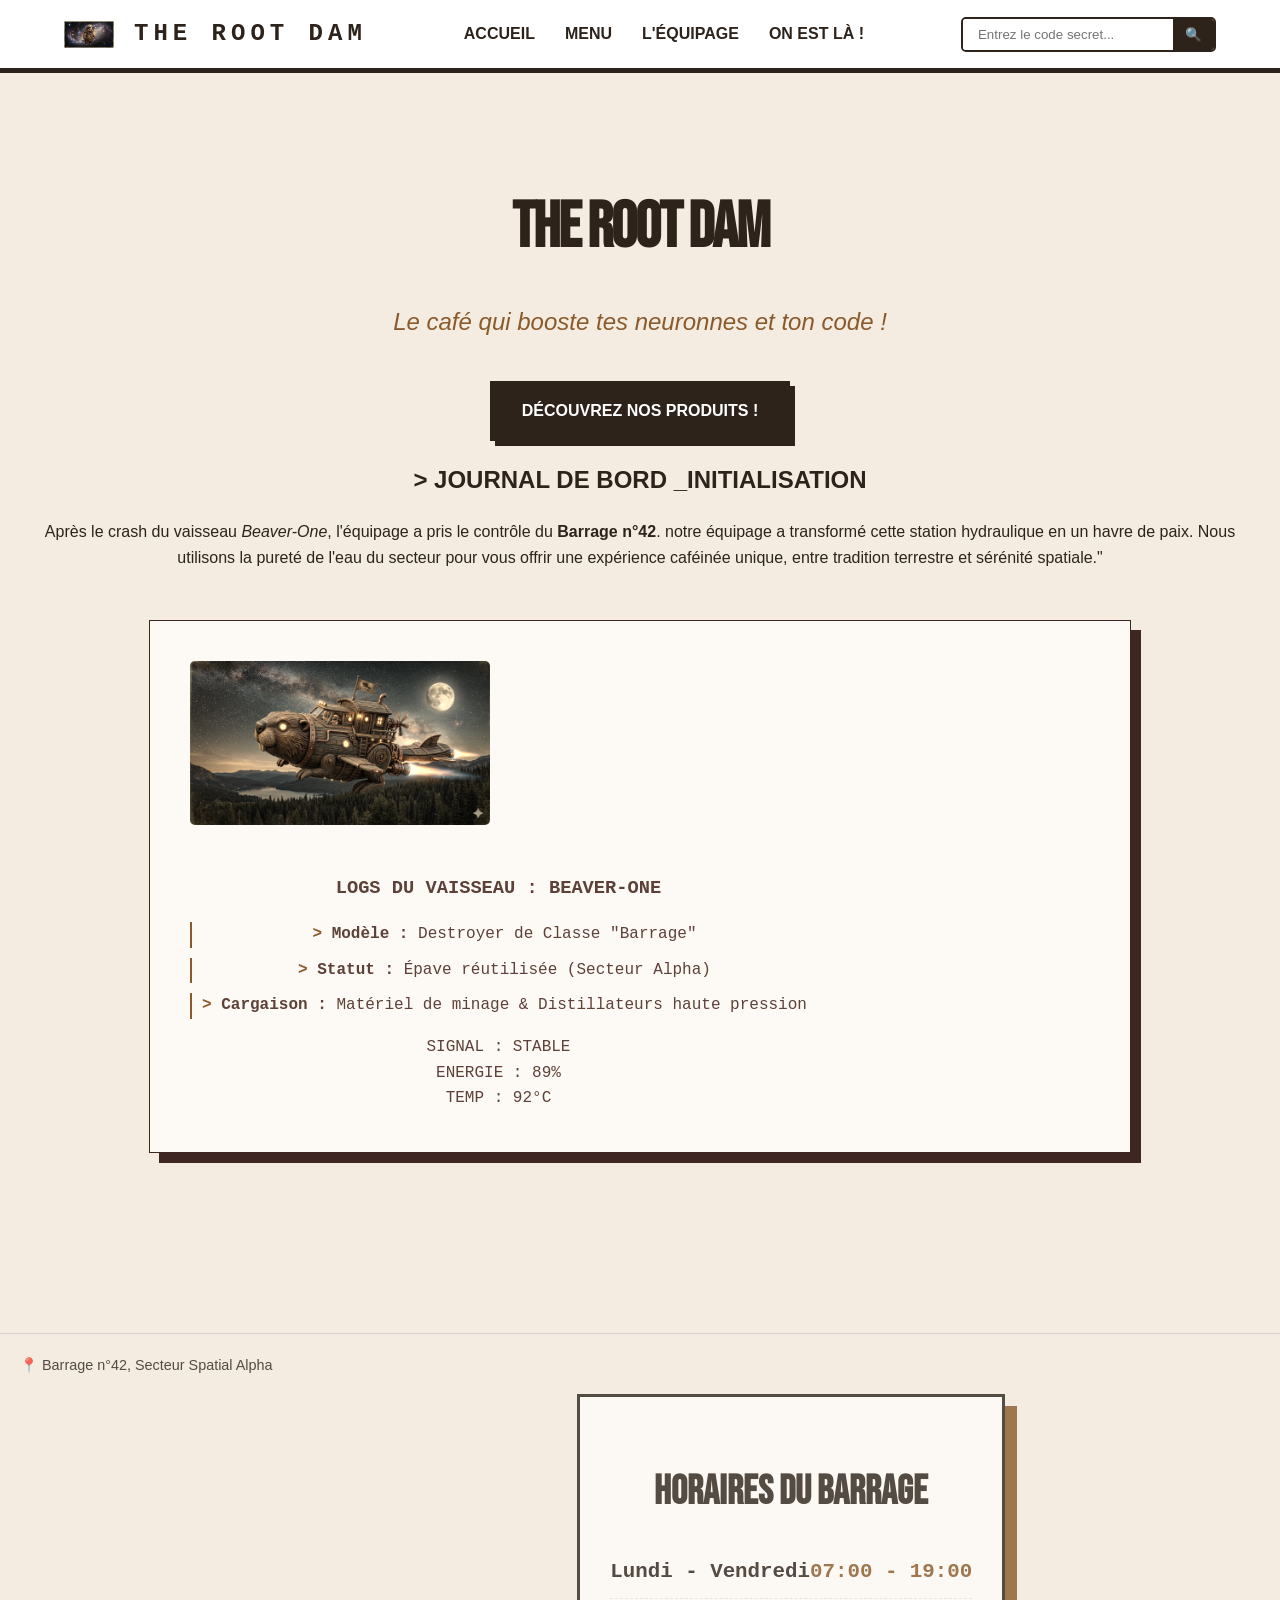
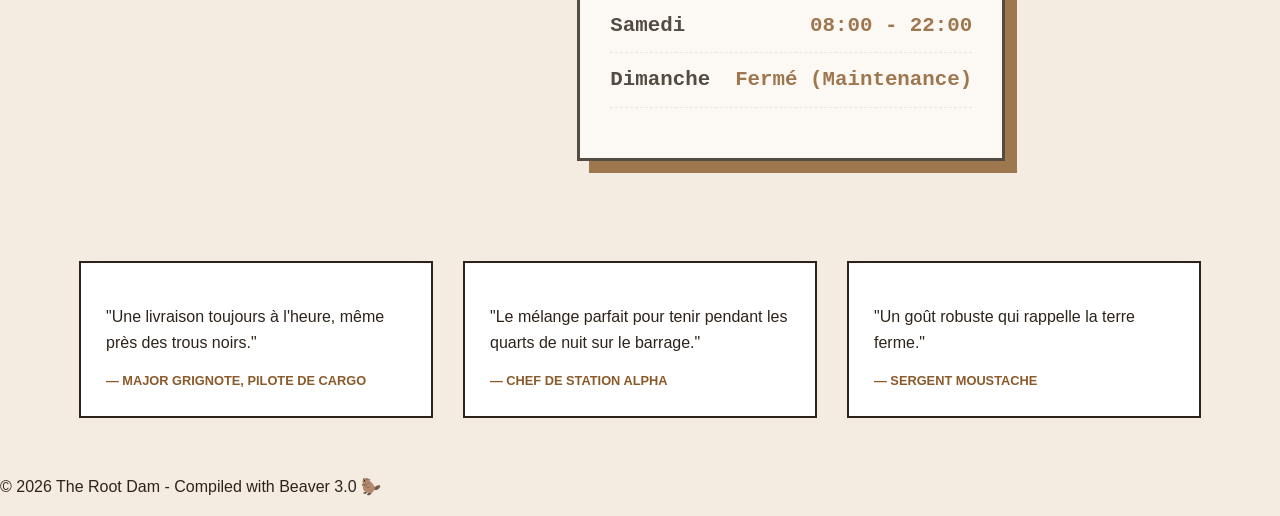
==== commit fa32a17e: "add_horaire_stylé" ====
--- a/index.html
+++ b/index.html
@@ -67,13 +67,19 @@
             , loin des radars. Le barrage refroidit nos serveurs et chauffe nos alambics. Ici, on ne sert pas du café, on sert du carburant 
             pour les rebelles du secteur. 
             Buvez vite, le prochain saut hyperespace est pour bientôt.
-                <button class="cta-button">INJECTER_LE_PAYLOAD</button>
         </p>
     </div>
         </section>
 		<section class="info-bar">
 			<div> 📍 Barrage n°42, Secteur Spatial Alpha </div>
-			<div> 🕒 Ouvert de 08:00 à 02:00 (Heure stellaire)</div>
+			<div class="horaires-container">
+    <h2 class="info-normale">Horaires du Barrage</h2>
+    <h2 class="info-secrete">Fenêtres d'Extraction</h2> <ul class="horaires-list">
+        <li><span>Lundi - Vendredi</span> <span>07:00 - 19:00</span></li>
+        <li><span>Samedi</span> <span>08:00 - 22:00</span></li>
+        <li><span>Dimanche</span> <span>Fermé (Maintenance)</span></li>
+    </ul>
+</div>
 		</section>
     </main>
 <section class="info-bar clandestine-mode-only" style="display:none;">
--- a/style.css
+++ b/style.css
@@ -1,49 +1,34 @@
-/* ==========================================================================
-   1. VARIABLES & CONFIGURATION (La palette)
-   ========================================================================== */
+/* --- 1. LES VARIABLES (palette de peinture) --- */
+
 :root {
-    --couleur-bois: #f4ece1;    /* Fond beige clair */
-    --couleur-texte: #2d231b;   /* Marron ultra foncé */
-    --couleur-accent: #8b5a2b;  /* Marron chaud */
+    --couleur-bois: #f4ece1;    /* Beige clair pour le fond */
+    --couleur-texte: #2d231b;   /* Marron très foncé (presque noir) */
+    --couleur-accent: #8b5a2b;  /* Marron chaud pour les détails */
     --police-titre: 'Bebas neue', sans-serif;
-    --transition-speed: 0.8s;
-}
-
-/* Mode Clandestin : Surcharge des variables */
-body.clandestine-mode {
-    --couleur-bois: #050505;    /* Noir profond */
-    --couleur-texte: #ffb700;   /* Jaune Néon */
-    --couleur-accent: #ff4d00;  /* Orange/Rouge Néon */
-}
-
-/* ==========================================================================
-   2. STRUCTURE GENERALE
-   ========================================================================== */
+}
+
+/* --- 2. LE SQUELETTE GLOBAL ---
+
+gere le fond de la page et la police de lecture */
+
 body {
     background-color: var(--couleur-bois);
     color: var(--couleur-texte);
     font-family: 'Segoe UI', Tahoma, Geneva, Verdana, sans-serif;
     margin: 0;
     padding: 0;
-    line-height: 1.6;
-    transition: background-color var(--transition-speed) ease, color var(--transition-speed) ease;
-}
-
-/* ==========================================================================
-   3. NAVIGATION & HEADER
-   ========================================================================== */
+    line-height: 1.6; /* Espace entre les lignes pour la lisibilité */
+}
+
+/* --- 3. LE HEADER & NAV --- */
+
 header {
     background-color: white;
     padding: 15px 5%;
-    border-bottom: 5px solid var(--couleur-texte);
-    transition: background-color var(--transition-speed) ease;
-}
-
-body.clandestine-mode header {
-    background-color: #000;
-}
-
-nav {
+    border-bottom: 5px solid var(--couleur-texte); /* Ligne noire style vintage */
+}
+
+nav{
     display: flex;
     justify-content: space-between;
     align-items: center;
@@ -51,177 +36,637 @@
 }
 
 nav ul {
-    list-style: none;
-    display: flex;
-    gap: 30px;
+    list-style: none; /* Enlève les petits points de la liste */
+    display: flex;    /* Aligne les liens horizontalement */
+    gap: 30px;       /* Espace entre les liens */
     margin: 0;
     padding: 0;
 }
 
-nav a {
-    text-decoration: none;
-    color: var(--couleur-texte) !important; /* Force la couleur néon en mode secret */
-    font-weight: bold;
-    text-transform: uppercase;
-}
-
-.brand {
+.brand{
     display: flex;
     align-items: center;
     gap: 10px;
 }
 
-.logo-img {
+.logo-img{
     width: 50px;
     height: auto;
-}
-
-/* ==========================================================================
-   4. BARRE DE RECHERCHE (Accès permanent)
-   ========================================================================== */
-.search-box {
-    display: flex;
-    align-items: center;
-    border: 2px solid var(--couleur-texte);
-    border-radius: 5px;
-    overflow: hidden;
-    background: white;
-    transition: all 0.3s;
-}
-
-body.clandestine-mode .search-box {
-    background: #111 !important;
-}
-
-.search-box input {
-    border: none;
-    padding: 8px 15px;
-    outline: none;
-    width: 180px;
-    background: transparent;
-    color: inherit;
-}
-
-.search-box button {
-    background-color: var(--couleur-texte);
-    border: none;
-    color: var(--couleur-bois);
-    padding: 8px 12px;
-    cursor: pointer;
-}
-
-/* ==========================================================================
-   5. SECTION HERO (Accueil)
-   ========================================================================== */
+    vertical-align: middle;
+}
+
+.brand span{
+    font-weight: 900;
+    font-size: 1.2rem;
+    margin-left: 10px;
+}
+
+nav a {
+    text-decoration: none; /* Enlève le souligné des liens */
+    color: var(--couleur-texte);
+    font-weight: bold;
+    text-transform: uppercase; /* Tout en majuscules */
+}
+
+/* --- 4. LA SECTION HERO (Ta vitrine) ---
+
+Gros titre + Slogans */
+
 .hero {
-    text-align: center;
+    text-align: center; /* Centre tout le texte et l'image */
     padding: 50px 20px;
 }
 
 h1 {
     font-family: var(--police-titre);
-    font-size: 4rem;
+    font-size: 4rem; /* Très gros titre */
     margin-bottom: 10px;
-    letter-spacing: -2px;
-}
+    letter-spacing: -2px; /* Resserre les lettres style affiche */
+}
+
+/* --- 6. NOUVEAUX STYLES POUR L'ACCUEIL --- */
+
+/* Le slogan sous le titre */
 
 .tagline {
     font-size: 1.5rem;
     font-style: italic;
     margin-bottom: 40px;
-    color: var(--couleur-accent);
-}
+    color: var(--couleur-accent); /* Utilise ta variable marron chaud */
+}
+
+/* Le bouton principal (style affiche vintage) */
 
 .btn-main {
     display: inline-block;
     padding: 15px 30px;
-    background-color: var(--couleur-texte);
-    color: var(--couleur-bois);
+    background-color: var(--couleur-texte); /* Fond noir/marron */
+    color: white;              /* Texte blanc */
     text-decoration: none;
     font-weight: bold;
     text-transform: uppercase;
     border: 2px solid var(--couleur-texte);
-    transition: 0.3s;
-}
+    transition: 0.3s;          /* Pour un effet fluide au survol */
+}
+
+/* Effet quand on passe la souris sur le bouton */
 
 .btn-main:hover {
     background-color: transparent;
     color: var(--couleur-texte);
 }
 
-/* ==========================================================================
-   6. GRILLES (Menu & Équipage)
-   ========================================================================== */
-.menu-grid, .crew-grid {
+/* La petite barre d'infos en bas */
+
+.info-bar {
+    display: flex;
+    justify-content: center;
+    gap: 50px;
+    margin-top: 80px;
+    padding: 20px;
+    border-top: 1px solid #ccc; /* Petite ligne grise discrète */
+    font-size: 0.9rem;
+    opacity: 0.8
+}
+
+/* --- 7. BARRE DE RECHERCHE --- */
+
+.search-box {
+    display: flex;
+    align-items: center;
+    border: 2px solid var(--couleur-texte);
+    border-radius: 5px; /* Légèrement arrondi */
+    overflow: hidden;   /* Pour que le bouton suive l'arrondi */
+    background: white;
+}
+
+.search-box input {
+    border: none;
+    padding: 8px 15px;
+    outline: none;       /* Enlève le contour bleu au clic */
+    font-family: inherit;
+    width: 180px;        /* Largeur de la barre */
+}
+
+.search-box button {
+    background-color: var(--couleur-texte);
+    border: none;
+    color: white;
+    padding: 8px 12px;
+    cursor: pointer;     /* Le curseur devient une main */
+    transition: background 0.3s;
+}
+
+.search-box button:hover {
+    background-color: var(--couleur-accent);
+}
+
+/*Menu du mode Beige*/
+
+.menu-grid {
     display: grid;
-    grid-template-columns: repeat(3, 1fr); 
-    gap: 30px;
-    padding: 50px 5%;
-}
-
-.card, .member-card {
+    grid-template-columns: repeat(3, 1fr);
+    gap: 30px; /* L'espace entre tes cartes de produits */
+    padding: 50px;
+}
+
+.card img{
+    width: 180px;
+    height: 180px;
+    object-fit: cover;
+    border-radius: 10px;
+    border: 3px solid var(--couleur-texte);
+    margin-bottom: 15px;
+    display: block;
+    margin-left: auto;
+    margin-right: auto;
+}
+
+.card {
     background-color: white;
     padding: 20px;
     border: 3px solid var(--couleur-texte);
+    transition: transform 0.3s;
+    display: flex;
+    flex-direction: column;
+    justify-content: space-between;
+    align-items: center;
     text-align: center;
-    transition: transform 0.3s, background-color var(--transition-speed);
-}
-
-body.clandestine-mode .card, 
-body.clandestine-mode .member-card {
-    background-color: #111;
-}
-
-.card:hover {
+    /* Ajoute un petit effet d'affiche ici ! */
+}
+
+.card:hover{
     transform: translateY(-10px);
     box-shadow: 10px 10px 0px var(--couleur-accent);
 }
 
-.card img, .member-card img {
+.card h3{
+    margin: 0 0 10px 0;
+    text-transform: uppercase;
+    font-family: var(--police-titre);
+    font-size: 1.2rem;
+}
+
+.card p{
+    font-size: 0.9rem;
+    color: #666;
+    margin-bottom: 20px;
+}
+
+.card span{
+    font-weight: bold;
+    align-self: flex-end;
+    color: var(--couleur-accent);
+}
+
+.price{
+    background-color: var(--couleur-texte);
+    color: whitesmoke;
+    padding: 5px 10px;
+    font-weight: bold;
+    font-family: 'Courier New', Courier, monospace;
+    border-radius: 3px;
+    align-self: flex-end;
+    margin-top: 10px;
+}
+
+/* Le conteneur de toutes les cartes de l'équipe */
+
+.crew-grid {
+    display: grid;
+    grid-template-columns: repeat(3, 1fr);
+    gap: 40px;             /* Grand espace entre les membres */
+    padding: 50px 5%;
+    max-width: 1200px;
+    margin: 0 auto;
+}
+
+/* La carte individuelle d'un castor */
+
+.member-card {
+    width: 280px;
+    text-align: center;    /* Centre le texte sous la photo */
+}
+
+.member-card img {
     width: 180px;
     height: 180px;
+    border-radius: 50%;    /* Transforme le carré en rond */
+    border: 5px solid var(--couleur-accent);
+    object-fit: cover;     /* Évite de déformer l'image si elle n'est pas carrée */
+    margin-bottom: 15px;
+    transition: transform 0.3s;
+}
+
+.member-card h3 {
+    font-family: var(--police-titre);
+    margin: 10px 0 5px 0;
+    font-size: 1.4rem;
+}
+
+/* Le rôle */
+
+.role {
+    color: var(--couleur-accent);
+    font-weight: bold;
+    text-transform: uppercase;
+    font-size: 0.85rem;
+    letter-spacing: 1px;
+    margin-bottom: 15px;
+}
+
+/* La biographie */
+.bio {
+    font-size: 0.95rem;
+    line-height: 1.4;
+    font-style: italic;
+    color: #444;
+}
+
+.member-card:hover img {
+    transform: scale(1.1) rotate(5deg); /* Grandit et penche un peu */
+    border-color: var(--couleur-texte);
+}
+
+@media (max-width: 900px) {
+    .crew-grid {
+        grid-template-columns: repeat(2, 1fr);
+    }
+}
+
+@media (max-width: 600px) {
+    .crew-grid {
+        grid-template-columns: 1fr; /* Tout le monde en colonne sur téléphone */
+    }
+}
+/*Formulaire de contact*/
+.contact-container {
+    max-width: 600px;
+    margin: 50px auto;
+    display: flex;
+    flex-direction: column;
+    align-items: center;
+    gap: 40px;
+    background-color: white;
+    padding: 40px;
+    border: 3px solid var(--couleur-texte);
+}
+
+form{
+    width: 100%;
+}
+
+.form-group {
+    display: flex;
+    flex-direction: column; /* Label au-dessus de l'Input */
+    margin-bottom: 20px;
+    text-align: left;
+}
+
+.form-group label {
+    font-weight: bold;
+    margin-bottom: 5px;
+}
+
+.form-group input, .form-group textarea {
+    padding: 10px;
+    border: 2px solid #ccc;
+    font-family: inherit;
+}
+
+.contact-info{
+    text-align: center;
+    width: 100%;
+    border-top: 2px solid var(--couleur-bois);
+    padding-top: 20px;
+}
+
+.contact-info ul{
+    list-style: none;
+    padding: 0;
+    display: flex;
+    justify-content: center;
+    gap: 30px;
+}
+.form-group input,
+.form-group textarea{
+    width: 100%;
+    box-sizing: border-box;
+}
+
+.contact-info li{
+    margin-bottom: 15px;
+    font-weight: bold;
+    color: var(--couleur-accent);
+}
+
+button[type="submit"]{
+    background-color: var(--couleur-texte);
+    color: white;
+    padding: 15px;
+    border: none;
+    font-family: var(--police-titre);
+    cursor: pointer;
+    text-transform: uppercase;
+    transition: 0.3s;
+    width: 100%;
+}
+
+button[type="submit"]:hover{
+    background-color: var(--couleur-accent);
+}
+/* --- PIMP DU FORMULAIRE : STYLE FICHE DE MAINTENANCE --- */
+
+.contact-container {
+    position: relative; /* Pour placer l'onglet */
+    overflow: visible;
+    background-image: radial-gradient(#eee 1px, transparent 1px); /* Discret petit motif de points */
+    background-size: 20px 20px;
+}
+
+/* Le petit onglet de classeur sur le côté */
+.contact-container::before {
+    content: "REF: BEAVER-3.0";
+    position: absolute;
+    top: 40px;
+    right: -30px;
+    background: var(--couleur-accent);
+    color: white;
+    padding: 5px 15px;
+    font-family: 'Courier New', monospace;
+    font-size: 0.7rem;
+    font-weight: bold;
+    transform: rotate(90deg);
+    border: 2px solid var(--couleur-texte);
+}
+
+/* Effet de focus high-tech sur les inputs */
+.form-group input:focus, 
+.form-group textarea:focus {
+    outline: none;
+    border-color: var(--couleur-accent);
+    box-shadow: 0 0 10px rgba(139, 90, 43, 0.3);
+    background-color: #fffdfa;
+    transition: 0.3s;
+}
+
+/* Un petit tampon en bas à droite */
+.contact-container::after {
+    content: "SIGNED BY ROOT";
+    position: absolute;
+    bottom: 10px;
+    right: 20px;
+    font-family: var(--police-titre);
+    font-size: 1.2rem;
+    color: rgba(45, 35, 27, 0.1); /* Très discret, comme un filigrane */
+    transform: rotate(-5deg);
+}
+
+/* Mode Clandestin : On écrase les variables de base */
+body.clandestine-mode {
+    --couleur-bois: #050505;       /* Noir profond */
+    --couleur-texte: #ffb700;      /* Vert Néon "Radioactive" */
+    --couleur-accent: #ff4d00;     /* Magenta Néon pour les fleurs mutantes */
+    transition: all 0.8s ease-in-out; /* Effet de transition fluide */
+}
+
+/* On change l'aspect des cartes en mode secret */
+
+body.clandestine-mode .card {
+    background-color: #111;
+    border-color: var(--couleur-texte);
+    box-shadow: 0 0 15px var(--couleur-texte);
+}
+
+/* Les photos de l'équipage deviennent "glitch" ou néon */
+
+body.clandestine-mode .member-card img {
+    filter: sepia(100%) hue-rotate(90deg) brightness(1.2);
+    border-color: var(--couleur-accent);
+}
+
+/* Les boissons deviennent radioactives en mode secret */
+
+body.clandestine-mode .card img {
+    filter: saturate(2) brightness(1.1) drop-shadow(0 0 5px var(--couleur-texte));
+    border-color: var(--couleur-accent);
+}
+
+/* L'animation de flash néon */
+
+@keyframes neon-pulse {
+    0% { filter: brightness(1) contrast(1); }
+    50% { filter: brightness(1.5) contrast(1.2) hue-rotate(90deg); }
+    100% { filter: brightness(1) contrast(1); }
+}
+
+/* La classe d'animation que le JS va ajouter */
+
+.activating-ia { /*pas sur que ça soit utile*/
+    animation: neon-pulse 0.4s ease-in-out 3; /* Pulse 3 fois rapidement */
+    pointer-events: none; /* Empêche de recliquer pendant l'animation */
+}
+
+/* Une transition douce pour toutes les couleurs */
+
+body {
+    transition: background-color 1s ease, color 1s ease, border-color 1s ease;
+}
+
+/* Animation de clignotement "Booting..." */
+
+@keyframes ia-glitch {
+    0% { opacity: 1; filter: contrast(1); }
+    25% { opacity: 0.8; filter: contrast(2) hue-rotate(90deg); }
+    50% { opacity: 1; filter: brightness(1.5); }
+    75% { opacity: 0.9; filter: sepia(1); }
+    100% { opacity: 1; filter: contrast(1); }
+}
+
+.activating-ia {
+    animation: ia-glitch 0.2s infinite; /* Clignote très vite pendant le chargement */
+    cursor: wait; /* Le curseur devient un sablier */
+}
+
+/* --- ÉTAT PAR DÉFAUT --- */
+
+.info-secrete {
+    display: none; /* On cache le côté sombre par défaut */
+}
+
+/* --- ÉTAT CLANDESTIN --- */
+
+body.clandestine-mode .info-normale {
+    display: none !important; /* On cache le côté civil */
+}
+
+body.clandestine-mode .info-secrete {
+    display: block !important; /* On révèle l'identité secrète */
+    color: var(--couleur-texte);
+}
+
+/* Effet visuel sur les photos pour le côté "Dossier Interdit" */
+
+body.clandestine-mode .member-card img {
+    max-width: 100%;
+    height: 180px;
     object-fit: cover;
-    border: 3px solid var(--couleur-texte);
-    margin-bottom: 15px;
-    transition: filter 0.5s;
-}
-
-/* Bio équipage */
-.bio { font-size: 0.95rem; font-style: italic; color: #444; }
-body.clandestine-mode .bio { color: #eee; font-style: normal; }
-body.clandestine-mode .role { color: var(--couleur-accent); font-weight: bold; }
-
-/* ==========================================================================
-   7. LA CONSOLE DU VAISSEAU (Beaver-One)
-   ========================================================================== */
+    display: block;
+    margin: 0 auto 15px auto;
+    filter: grayscale(100%) brightness(0.7) sepia(100%) hue-rotate(100deg) saturate(3);
+    border-color: var(--couleur-accent);
+    box-shadow: 0 0 20px var(--couleur-accent);
+}
+
+/*Titre THE ROOT DAM */
+
+.glitch-title {
+    font-family: 'Courier New', Courier, monospace; /* Style terminal */
+    font-size: 3rem;
+    font-weight: bold;
+    color: var(--brown-deep);
+    text-transform: uppercase;
+    letter-spacing: 5px;
+    border-bottom: 2px solid var(--brown-deep);
+}
+
+/* Par défaut, on cache tout ce qui est clandestin */
+.card.clandestine {
+    display: none;
+}
+
+/* Quand le mode clandestin est activé sur le body */
+
+body.clandestine-mode .card.normale {
+    display: none; /* Cache le café */
+}
+
+body.clandestine-mode .card.clandestine {
+    display: flex; /* Affiche l'alcool (ou block selon ton design) */
+    border: 1px solid var(--glow-orange); /* Petit rappel visuel du Secteur Alpha */
+}
+
+.ship-section {
+    background-color: #fdfaf5; /* Un beige très clair pour le contraste */
+    border: 1px solid #3e2723; /* Ton marron profond */
+    padding: 40px;
+    margin: 50px auto;
+    max-width: 900px;
+    box-shadow: 10px 10px 0px #3e2723; /* Ombre décalée style année 20 */
+}
+
+.ship-container {
+    display: flex;
+    align-items: center;
+    gap: 30px;
+    flex-wrap: wrap;
+}
+
+.ship-image {
+    width: 300px;
+    filter: sepia(0.5); /* Donne un côté ancien à l'image */
+    border-radius: 5px;
+}
+
+.ship-specs {
+    font-family: 'Courier New', monospace;
+    color: #5d4037;
+}
+
+/* En mode clandestin, on fait briller le vaisseau */
+body.clandestine-mode .ship-image {
+    filter: sepia(0) hue-rotate(140deg) saturate(2); /* Effet néon/spatial */
+    box-shadow: 0 0 20px rgba(0, 255, 65, 0.5);
+}
+
+/* L'effet de tremblement de l'écran */
+
+@keyframes shake {
+    0% { transform: translate(1px, 1px) rotate(0deg); }
+    10% { transform: translate(-1px, -2px) rotate(-1deg); }
+    30% { transform: translate(3px, 2px) rotate(0deg); }
+    50% { transform: translate(-1px, 2px) rotate(1deg); }
+    100% { transform: translate(1px, 1px) rotate(0deg); }
+}
+
+.screen-shake {
+    animation: shake 0.2s infinite;
+}
+
+.post-it {
+    position: fixed;
+    bottom: 20px;
+    right: 20px;
+    background: #fdfd96;
+    padding: 10px;
+    transform: rotate(5deg);
+    box-shadow: 2px 2px 5px rgba(0,0,0,0.2);
+    font-family: 'Comic Sans MS', cursive; /* Pour le côté manuscrit */
+    color: #333;
+    z-index: 100;
+}
+
+.ship-specs ul {
+    list-style: none; /* On enlève les points classiques */
+    padding: 0;
+}
+
+.ship-specs li::before {
+    content: "> "; /* On ajoute un chevron de terminal devant chaque ligne */
+    color: var(--couleur-accent);
+    font-weight: bold;
+}
+
+.ship-specs li {
+    margin-bottom: 10px;
+    border-left: 2px solid var(--couleur-accent); /* Une petite barre verticale */
+    padding-left: 10px;
+
+}
+
 .ship-console {
-    background-color: white;
-    border: 3px solid var(--couleur-texte);
+    background-color: #fdfaf5; /* Beige identique au fond */
+    border: 3px solid #2d231b; /* Ton marron foncé */
     max-width: 900px;
     margin: 50px auto;
-    box-shadow: 12px 12px 0px var(--couleur-texte);
-}
-
-body.clandestine-mode .ship-console { background-color: #111; }
+    box-shadow: 12px 12px 0px #2d231b; /* Ombre décalée solide */
+    overflow: hidden;
+}
+
+.console-header {
+    background-color: #2d231b;
+    padding: 10px;
+    display: flex;
+    align-items: center;
+    gap: 10px;
+}
+
+.console-title {
+    color: #fdfaf5;
+    font-family: 'Courier New', monospace;
+    font-size: 0.9rem;
+    margin: 0;
+    flex-grow: 1;
+    text-align: center;
+}
 
 .console-body {
     display: flex;
     padding: 30px;
     gap: 40px;
-    align-items: stretch;
+    align-items: center;
 }
 
 .ship-visual {
+    position: relative;
     flex: 1;
-    border: 2px solid var(--couleur-texte);
-    height: 250px; /* Hauteur fixe pour l'équilibre */
+    border: 2px solid #2d231b;
 }
 
 .ship-visual img {
     width: 100%;
-    height: 100%;
     display: block;
-    object-fit: cover;
+    filter: sepia(0.3) contrast(1.1); /* Effet photo ancienne technique */
 }
 
 .ship-data {
@@ -229,12 +674,53 @@
     font-family: 'Courier New', monospace;
 }
 
-/* ==========================================================================
-   8. AVIS CLIENTS & SYSTEME DE GLITCH
-   ========================================================================== */
+.data-item {
+    border-bottom: 1px solid rgba(45, 35, 27, 0.2);
+    padding: 10px 0;
+    display: flex;
+    flex-direction: column;
+}
+
+.label {
+    font-weight: bold;
+    font-size: 0.75rem;
+    color: #8b5a2b; /* Ton marron d'accent */
+}
+
+.value {
+    color: #2d231b;
+    font-size: 1rem;
+}
+
+/* Responsive pour mobile */
+
+@media (max-width: 768px) {
+    .console-body { flex-direction: column; }
+}
+
+.clandestine-text, .clandestine-log{
+    display: none;
+}
+
+body .clandestine-mode .clandestine-text,
+
+body .clandestine-mode .clandestine-log{
+    display: block !important;
+    color: var(--couleur-texte)
+}
+
+body.clandestine-mode .hero p:not(.clandestine-text){
+    display: none;
+}
+
+body.clandestine-mode img{
+    filter: sepia(1) hue-rotate(150deg) saturate(3) brightness(0.8);
+}
+
+/* --- SECTION 10 : AVIS CLIENTS (RELOOKING) --- */
 .testimonial-grid {
     display: flex;
-    flex-wrap: wrap;
+    flex-wrap: wrap; /* Permet d'aller à la ligne si besoin */
     justify-content: center;
     gap: 30px;
     padding: 40px 5%;
@@ -242,53 +728,133 @@
 
 .review-card {
     background: white;
-    border: 2px solid var(--couleur-texte);
+    border: 2px solid var(--couleur-texte); /* Ligne pleine au lieu de pointillés */
     padding: 25px;
-    width: 300px;
+    width: 300px; /* Largeur fixe pour éviter qu'ils s'étalent */
     transition: all 0.3s ease;
-}
+    text-align: left;
+    position: relative;
+}
+
+/* L'effet "Marron derrière" au survol comme les cartes du menu */
+
+.review-card:hover {
+    transform: translate(-5px, -5px);
+    box-shadow: 8px 8px 0px var(--couleur-accent);
+}
+
+.review-card p {
+    font-size: 1rem;
+    margin-bottom: 15px;
+}
+
+.review-card span {
+    display: block;
+    font-weight: bold;
+    color: var(--couleur-accent);
+    font-size: 0.8rem;
+    text-transform: uppercase;
+}
+
+body.clandestine-mode .status-item{
+    color: var(--couleur-accent);
+    text-shadow: 0 0 5px var(--couleur-accent);
+}
+/* On s'assure que la description (le <p>) n'est plus grise mais bien lisible */
+body.clandestine-mode .card p {
+    opacity: 0.9;
+}
+
+/* Optionnel : Si tu veux que le badge de prix ressorte encore plus */
+
+body.clandestine-mode .price {
+    background-color: var(--couleur-accent); /* Utilise le orange/rouge néon */
+    color: black; /* Texte noir sur fond néon pour un look "étiquette de danger" */
+}
+
+/* --- 9. PIMP DES AVIS (MODE CLANDESTIN) --- */
+
+/* On change le fond et la bordure des cartes d'avis */
 
 body.clandestine-mode .review-card {
     background: #111;
-    border: 2px dashed var(--couleur-accent);
-}
-
-/* Animation Glitch */
-@keyframes textGlitch {
-    0% { transform: translate(0); text-shadow: none; }
-    20% { transform: translate(-2px, 2px); text-shadow: 2px 0 var(--couleur-accent); }
-    40% { transform: translate(-2px, -2px); text-shadow: -2px 0 var(--couleur-texte); }
-    60% { transform: translate(2px, 2px); }
-    80% { transform: translate(2px, -2px); }
-    100% { transform: translate(0); }
-}
-
-body.clandestine-mode .info-secrete p {
-    animation: textGlitch 3s infinite;
-}
-
-/* ==========================================================================
-   9. LOGIQUE D'AFFICHAGE (Jour vs Nuit)
-   ========================================================================== */
-.info-secrete, .clandestine-text { display: none; }
-
-body.clandestine-mode .info-normale { display: none !important; }
-body.clandestine-mode .info-secrete, 
-body.clandestine-mode .clandestine-text { display: block !important; }
-
-/* Filtres images */
-body.clandestine-mode img {
-    filter: sepia(1) hue-rotate(150deg) saturate(3) brightness(0.8) contrast(1.2);
-}
-
-/* ==========================================================================
-   10. EFFETS SPECIAUX & BOUTONS
-   ========================================================================== */
-/* Le scan satellite */
+    border: 2px dashed var(--couleur-accent); /* Passe en orange/rouge néon */
+    color: var(--couleur-texte); /* Texte en jaune néon */
+    box-shadow: 0 0 10px rgba(255, 77, 0, 0.2);
+}
+
+/* On change la couleur de l'auteur de l'avis (le span) */
+body.clandestine-mode .review-card span {
+    color: var(--couleur-accent);
+    font-weight: bold;
+}
+
+/* --- LISIBILITÉ DES PRIX --- */
+
+body.clandestine-mode .price {
+    background-color: var(--couleur-accent) !important;
+    color: white !important;
+}
+
+/* --- BOUTON URGENCE --- */
+.emergency-exit {
+    display: none; /* Caché par défaut */
+    position: fixed;
+    bottom: 20px;
+    left: 20px;
+    background: #ff4d00;
+    color: white;
+    border: 2px solid white;
+    padding: 10px 15px;
+    font-family: 'Courier New', monospace;
+    font-weight: bold;
+    cursor: pointer;
+    z-index: 9999;
+}
+
+body.clandestine-mode .emergency-exit {
+    display: block;
+}
+
+.emergency-exit:hover {
+    background: white;
+    color: #ff4d00;
+}
+
+
+/* --- LISIBILITÉ ÉQUIPAGE (MODE CLANDESTIN) --- */
+
+body.clandestine-mode .member-card h3 {
+    color: var(--couleur-texte); /* Le jaune/vert néon */
+}
+
+body.clandestine-mode .role {
+
+    color: var(--couleur-accent); /* Le rouge/orange néon */
+    text-shadow: 0 0 5px var(--couleur-accent);
+
+}
+
+body.clandestine-mode .bio {
+
+    color: #eee; /* Un blanc cassé pour que ce soit moins agressif que le néon */
+    font-style: normal;
+    border-top: 1px solid rgba(255, 255, 255, 0.1);
+    padding-top: 10px;
+}
+
+
+
+/*barre qui scane */
+
 body.clandestine-mode::after {
+
     content: "";
     position: fixed;
-    top: -100%; left: 0; width: 100%; height: 2px;
+    top: -100%;
+    left: 0;
+    width: 100%;
+    height: 2px;
     background: rgba(255, 183, 0, 0.2);
     box-shadow: 0 0 15px var(--couleur-texte);
     animation: scanline 8s linear infinite;
@@ -296,15 +862,422 @@
     pointer-events: none;
 }
 
-@keyframes scanline { to { top: 200%; } }
-
-/* Bouton Urgence */
-.emergency-exit {
-    display: none;
-    position: fixed; bottom: 20px; left: 20px;
-    background: #ff4d00; color: white; border: 2px solid white;
-    padding: 10px 15px; font-family: 'Courier New', monospace;
-    font-weight: bold; cursor: pointer; z-index: 10000;
-}
-
-body.clandestine-mode .emergency-exit { display: block; }+@keyframes scanline {
+    to { top: 200%; }
+}
+
+/* --- EFFET POLICE TRASH / GLITCH (MODE CLANDESTIN) --- */
+
+/* On applique l'effet sur les paragraphes des avis et les bios en mode secret */
+body.clandestine-mode .review-card p, 
+body.clandestine-mode .bio {
+    font-family: 'Courier New', Courier, monospace !important; /* Style terminal */
+    text-transform: uppercase;
+    letter-spacing: 1px;
+    animation: trash-glitch 0.3s infinite; /* L'effet de tremblement */
+    position: relative;
+}
+
+/* L'animation qui fait bouger le texte et change la couleur */
+@keyframes trash-glitch {
+    0% { 
+        transform: translate(0); 
+        color: var(--couleur-texte); /* Jaune néon */
+    }
+    20% { 
+        transform: translate(-1px, 1px); 
+        color: var(--couleur-accent); /* Orange/Rouge néon */
+    }
+    40% { 
+        transform: translate(-1px, -1px); 
+        text-shadow: 2px 0 red;
+    }
+    60% { 
+        transform: translate(1px, 1px); 
+        color: #fff; 
+    }
+    80% { 
+        transform: translate(1px, -1px); 
+        text-shadow: -2px 0 cyan;
+    }
+    100% { 
+        transform: translate(0); 
+    }
+}
+
+/* Suppression de l'italique pour le côté "brut" */
+body.clandestine-mode .bio {
+    font-style: normal !important;
+}
+
+/*pimper les boutons sans changer leur structure */
+.btn-main {
+    box-shadow: 5px 5px 0px var(--couleur-texte);
+    position: relative;
+}
+
+.btn-main:active {
+    transform: translate(3px, 3px);
+    box-shadow: 0px 0px 0px var(--couleur-texte);
+}
+
+/* --- CUSTOM SCROLLBAR (Look Industriel) --- */
+/* La barre entière */
+::-webkit-scrollbar {
+    width: 12px;
+    background-color: var(--couleur-bois); /* Fond beige comme ton site */
+}
+
+/* Le petit curseur qui monte et descend */
+::-webkit-scrollbar-thumb {
+    background-color: var(--couleur-texte); /* Marron très foncé */
+    border: 3px solid var(--couleur-bois); /* Crée un petit cadre autour */
+    border-radius: 10px;
+}
+
+/* Au survol du curseur */
+::-webkit-scrollbar-thumb:hover {
+    background-color: var(--couleur-accent); /* Devient marron chaud au clic */
+}
+
+/* --- EFFETS CONSOLE DU VAISSEAU --- */
+.ship-console {
+    position: relative;
+}
+
+/* Le petit voyant lumineux */
+.console-header::after {
+    content: "";
+    display: inline-block;
+    width: 10px; height: 10px;
+    background-color: #2ecc71; /* Vert "OK" */
+    border-radius: 50%;
+    margin-left: 15px;
+    box-shadow: 0 0 8px #2ecc71;
+    animation: ledPulse 2s infinite;
+}
+
+@keyframes ledPulse {
+    0% { opacity: 1; filter: brightness(1); }
+    50% { opacity: 0.4; filter: brightness(0.5); }
+    100% { opacity: 1; filter: brightness(1); }
+}
+
+/* En mode clandestin, le voyant passe au rouge/orange */
+body.clandestine-mode .console-header::after {
+    background-color: var(--couleur-accent);
+    box-shadow: 0 0 10px var(--couleur-accent);
+}
+
+.card img {
+    aspect-ratio: 1 / 1; /* Force un carré pour éviter les calculs du navigateur */
+    background-color: #eee; /* Affiche un carré gris en attendant la photo */
+}
+
+/* --- AMÉLIORATION LISIBILITÉ --- */
+
+.card h3 {
+    color: var(--couleur-texte); /* Ton marron très foncé */
+    font-weight: 900;
+    letter-spacing: 0.5px;
+}
+
+.card p {
+    color: #4a3f35; /* Un marron un peu plus clair que le noir pour le texte descriptif */
+    font-size: 0.95rem;
+}
+
+/* --- ET POUR LE MODE CLANDESTIN (NÉON) --- */
+body.clandestine-mode .card p {
+    color: #fff; /* On passe le texte en BLANC pur sur le fond noir */
+    text-shadow: 0 0 5px var(--couleur-texte); /* Petit halo néon jaune autour du texte blanc */
+    opacity: 1;
+}
+
+body.clandestine-mode .card h3 {
+    color: var(--couleur-texte); /* Jaune/Vert néon bien pétant */
+}
+
+.ship-visual img {
+    width: 100%;
+    height: auto;
+    display: block;
+    content-visibility: auto; /* Optimisation moderne pour le rendu */
+}
+
+/* --- ACCÉLÉRATION DU RENDU (FORCE BRUTE) --- */
+img {
+    content-visibility: auto; /* Ne calcule le rendu que si l'image est visible */
+    transition: opacity 0.5s ease-in; /* Évite le flash blanc agressif */
+    background: #f0ede5; /* Prévit un fond beige si l'image met 3s à venir */
+}
+
+/* On force une taille fixe pour éviter que les cartes sautent partout */
+.card img, .member-card img {
+    height: 180px !important;
+    width: 180px !important;
+    display: block;
+}
+.card h3 {
+    color: #1a1510 !important; /* Marron presque noir pour trancher sur le blanc */
+    text-shadow: 0.5px 0.5px 0px rgba(255,255,255,0.5); /* Effet relief pour la lisibilité */
+}
+
+.card p {
+    color: #333 !important; /* Gris très foncé, plus lisible que le marron clair */
+}
+
+/* --- OPTIMISATION DE CHARGEMENT D'URGENCE --- */
+img {
+    /* Indique au navigateur de ne pas attendre l'image pour dessiner la page */
+    content-visibility: auto;
+    /* Evite que le texte saute quand l'image apparaît enfin */
+    contain-intrinsic-size: 200px 200px; 
+    background-color: #eee;
+}
+
+/* On fixe la taille des cartes pour que le site soit stable direct */
+.card, .member-card {
+    min-height: 350px; 
+}
+
+.card img, .member-card img {
+    height: 180px !important;
+    width: 180px !important;
+    object-fit: cover;
+}
+
+/* --- CONTRASTE MAXIMUM POUR LES BOISSONS --- */
+.card h3 {
+    color: #000 !important; /* Noir pur pour le titre */
+    font-weight: 900 !important;
+}
+
+.card p {
+    color: #222 !important; /* Gris très foncé pour la description */
+    line-height: 1.2;
+}
+
+/* En mode clandestin, on passe tout en blanc/néon pour que ça "pète" sur le noir */
+body.clandestine-mode .card p, 
+body.clandestine-mode .bio {
+    color: #ffffff !important;
+    text-shadow: 0 0 8px var(--couleur-texte);
+}
+
+@keyframes bootScreen {
+    0% { opacity: 1; visibility: visible; }
+    80% { opacity: 1; }
+    100% { opacity: 0; visibility: hidden; } /* On cache complètement l'élément à la fin */
+}
+/* --- ACCÉLÉRATEUR DE RENDU DES IMAGES --- */
+.card img, .member-card img, .ship-visual img {
+    image-rendering: -webkit-optimize-contrast; /* Améliore le rendu rapide */
+    transform: translateZ(0); /* Force l'utilisation de la carte graphique */
+    will-change: transform;
+    display: block;
+}
+
+/* On force un fond de couleur pour que le site n'ait pas l'air vide pendant le chargement */
+.card {
+    background-color: #ffffff !important;
+    min-height: 400px;
+}
+
+/* --- FIX URGENCE ÉQUIPAGE & IMAGES LOURDES --- */
+
+/* On verrouille la grille pour qu'elle ne bouge pas */
+.crew-grid {
+    display: grid !important;
+    grid-template-columns: repeat(3, 1fr) !important;
+    gap: 40px;
+    align-items: start; /* Aligne les titres même si les images chargent mal */
+}
+
+/* On force la taille des ronds pour éviter le décalage */
+.member-card img {
+    width: 200px !important;
+    height: 200px !important;
+    border-radius: 50% !important;
+    object-fit: cover !important; /* Important : ne déforme pas l'image */
+    display: block;
+    margin: 0 auto 15px auto;
+    background-color: #e0ddd5; /* Fond neutre en attendant le chargement */
+}
+
+/* On s'assure que le texte reste bien en dessous */
+.member-card {
+    text-align: center;
+    min-height: 350px; /* Réserve l'espace pour que le bas de page ne remonte pas */
+}
+
+/* On passe le fond des cartes en NOIR INDUSTRIEL */
+.card {
+    background-color: #1a1a1a !important; /* Gris très foncé, moins agressif que le noir pur */
+    border: 3px solid var(--couleur-texte) !important; /* Bordure marron d'origine */
+    color: #ffffff !important; /* Force TOUT le texte en BLANC pur */
+    transition: transform 0.3s ease, box-shadow 0.3s ease;
+    box-shadow: 0px 4px 0px rgba(0,0,0,0.2); /* Légère ombre pour le relief */
+}
+
+/* On force la lisibilité des textes intérieurs */
+.card h3 {
+    color: #ffffff !important; /* Titre en blanc pure */
+    font-weight: 900 !important;
+    text-transform: uppercase;
+    border-bottom: 2px solid var(--couleur-accent); /* Ligne marron sous le titre */
+    padding-bottom: 5px;
+}
+
+.card p {
+    color: #e0e0e0 !important; /* Gris très clair pour la description, plus reposant que le blanc pur */
+    font-weight: 400 !important;
+    opacity: 1 !important; /* S'assure qu'il n'est pas semi-transparent */
+}
+
+/* Le prix (span) */
+.card span {
+    color: #ffcc00 !important; /* Jaune doré pour que le prix ressorte bien sur le noir */
+    font-weight: bold;
+}
+
+/* Effet de survol (hover) conservé mais adapté */
+.card:hover {
+    transform: translateY(-8px);
+    box-shadow: 10px 10px 0px var(--couleur-accent); /* Ombre marron d'origine */
+}
+
+/* --- ÉTAT CLANDESTIN (RESTE EN NÉON) --- */
+/* Pour être sûr que le mode secret garde ses couleurs */
+body.clandestine-mode .card {
+    background-color: #050505 !important; /* Noir profond */
+    border-color: var(--couleur-texte) !important; /* Bordure jaune néon */
+}
+
+body.clandestine-mode .card h3 {
+    color: var(--couleur-texte) !important; /* Jaune/Vert néon */
+}
+
+body.clandestine-mode .card p {
+    color: #ffffff !important; /* Blanc pur pour trancher */
+    text-shadow: 0 0 5px var(--couleur-texte); /* Petit halo */
+}
+/* ==========================================================================
+   CORRECTION FINALE : FOND NOIR & HAUTE LISIBILITÉ DES BOISSONS
+   ========================================================================== */
+
+/* --- ÉTAT PAR DÉFAUT (MODE JOUR / BEIGE) --- */
+
+/* On passe le fond des cartes en NOIR INDUSTRIEL */
+.card {
+    background-color: #1a1a1a !important; /* Gris très foncé, moins agressif que le noir pur */
+    border: 3px solid var(--couleur-texte) !important; /* Bordure marron d'origine */
+    color: #ffffff !important; /* Force TOUT le texte en BLANC pur */
+    transition: transform 0.3s ease, box-shadow 0.3s ease;
+    box-shadow: 0px 4px 0px rgba(0,0,0,0.2); /* Légère ombre pour le relief */
+}
+
+/* On force la lisibilité des textes intérieurs */
+.card h3 {
+    color: #ffffff !important; /* Titre en blanc pure */
+    font-weight: 900 !important;
+    text-transform: uppercase;
+    border-bottom: 2px solid var(--couleur-accent); /* Ligne marron sous le titre */
+    padding-bottom: 5px;
+}
+
+.card p {
+    color: #e0e0e0 !important; /* Gris très clair pour la description, plus reposant que le blanc pur */
+    font-weight: 400 !important;
+    opacity: 1 !important; /* S'assure qu'il n'est pas semi-transparent */
+}
+
+/* Le prix (span) */
+.card span {
+    color: #ffcc00 !important; /* Jaune doré pour que le prix ressorte bien sur le noir */
+    font-weight: bold;
+}
+
+/* Effet de survol (hover) conservé mais adapté */
+.card:hover {
+    transform: translateY(-8px);
+    box-shadow: 10px 10px 0px var(--couleur-accent); /* Ombre marron d'origine */
+}
+
+/* --- ÉTAT CLANDESTIN (RESTE EN NÉON) --- */
+/* Pour être sûr que le mode secret garde ses couleurs */
+body.clandestine-mode .card {
+    background-color: #050505 !important; /* Noir profond */
+    border-color: var(--couleur-texte) !important; /* Bordure jaune néon */
+}
+
+body.clandestine-mode .card h3 {
+    color: var(--couleur-texte) !important; /* Jaune/Vert néon */
+}
+
+body.clandestine-mode .card p {
+    color: #ffffff !important; /* Blanc pur pour trancher */
+    text-shadow: 0 0 5px var(--couleur-texte); /* Petit halo */
+}
+
+/* --- SECTION HORAIRES (INDEX) --- */
+.horaires-container {
+    max-width: 600px;
+    margin: 40px auto;
+    padding: 30px;
+    background-color: #fffdfa; /* Beige très clair */
+    border: 3px solid var(--couleur-texte);
+    box-shadow: 12px 12px 0px var(--couleur-accent);
+    text-align: center;
+}
+
+.horaires-container h2 {
+    font-family: var(--police-titre);
+    font-size: 2.5rem;
+    margin-bottom: 20px;
+    color: var(--couleur-texte);
+    text-transform: uppercase;
+}
+
+.horaires-list {
+    list-style: none;
+    padding: 0;
+    font-family: 'Courier New', Courier, monospace;
+    font-size: 1.3rem; /* On met en gros comme demandé */
+    font-weight: bold;
+}
+
+.horaires-list li {
+    display: flex;
+    justify-content: space-between;
+    padding: 10px 0;
+    border-bottom: 1px dashed rgba(0,0,0,0.1);
+}
+
+.horaires-list li span:last-child {
+    color: var(--couleur-accent);
+}
+
+/* --- MODE CLANDESTIN : LES HORAIRES DE L'OMBRE --- */
+body.clandestine-mode .horaires-container {
+    background-color: #050505;
+    border-color: var(--couleur-texte); /* Jaune/Vert Néon */
+    box-shadow: 0 0 20px var(--couleur-texte);
+}
+
+body.clandestine-mode .horaires-container h2 {
+    color: var(--couleur-accent); /* Orange Néon */
+    text-shadow: 0 0 10px var(--couleur-accent);
+    content: "OPÉRATIONS SECRÈTES"; /* Note : Le texte HTML ne changera pas, mais on peut ruser en CSS si besoin */
+}
+
+body.clandestine-mode .horaires-list li {
+    color: var(--couleur-texte);
+    border-bottom: 1px solid var(--couleur-texte);
+}
+
+/* On change les heures pour le mode secret via CSS */
+body.clandestine-mode .horaires-list li span:last-child {
+    color: var(--couleur-accent);
+    font-style: italic;
+}
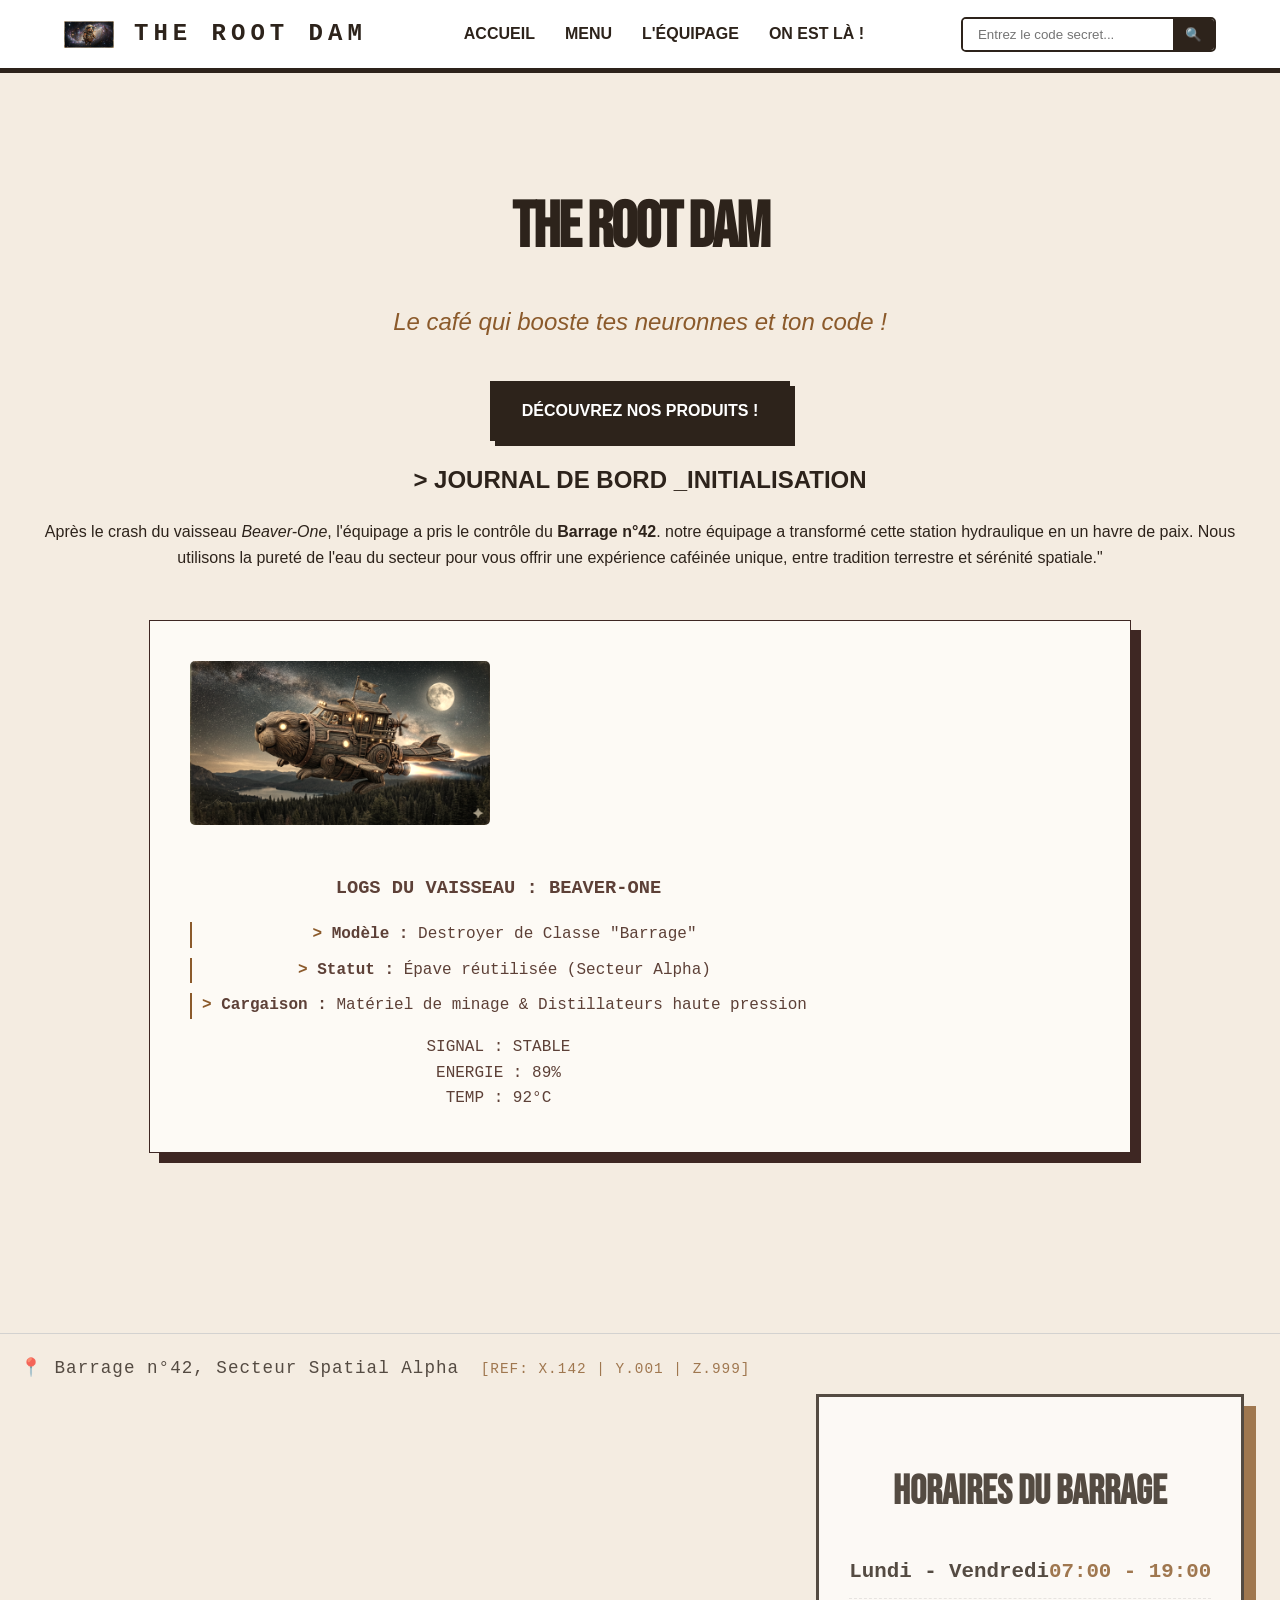
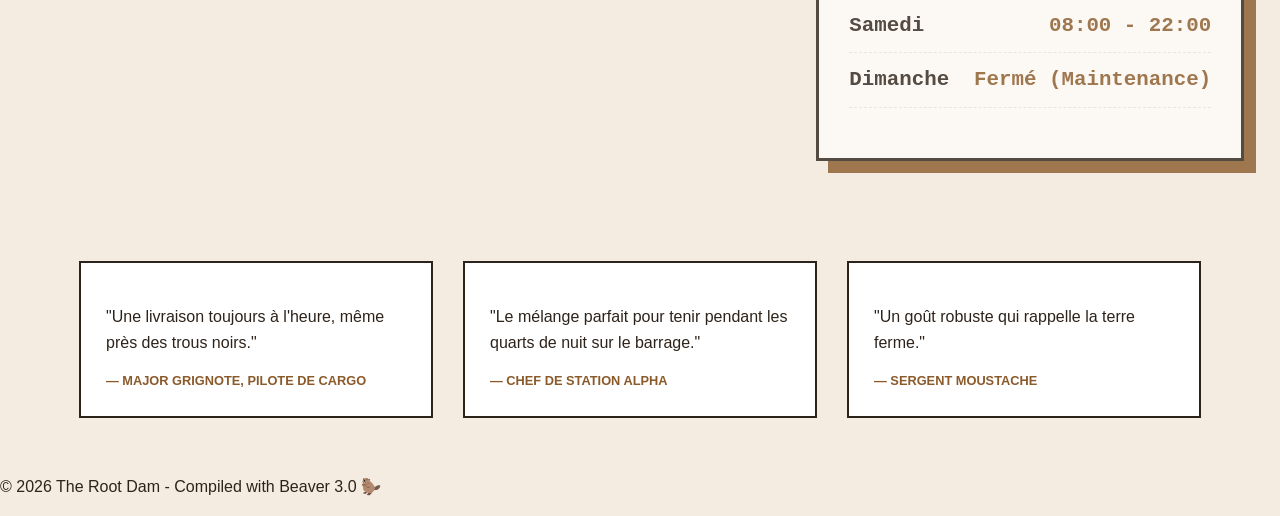
==== commit 8ccacf5c: "add_change_style_adresse+horaires" ====
--- a/index.html
+++ b/index.html
@@ -71,13 +71,13 @@
     </div>
         </section>
 		<section class="info-bar">
-			<div> 📍 Barrage n°42, Secteur Spatial Alpha </div>
+			<span class="adresse-terminal"> 📍 Barrage n°42, Secteur Spatial Alpha </span>
 			<div class="horaires-container">
     <h2 class="info-normale">Horaires du Barrage</h2>
     <h2 class="info-secrete">Fenêtres d'Extraction</h2> <ul class="horaires-list">
         <li><span>Lundi - Vendredi</span> <span>07:00 - 19:00</span></li>
         <li><span>Samedi</span> <span>08:00 - 22:00</span></li>
-        <li><span>Dimanche</span> <span>Fermé (Maintenance)</span></li>
+        <li class="dimanche-alerte"><span>Dimanche</span> <span>Fermé (Maintenance)</span></li>
     </ul>
 </div>
 		</section>
--- a/style.css
+++ b/style.css
@@ -1280,4 +1280,141 @@
 body.clandestine-mode .horaires-list li span:last-child {
     color: var(--couleur-accent);
     font-style: italic;
+}
+
+/* --- EFFET CLIGNOTANT POUR LE DIMANCHE --- */
+
+/* On cible la dernière ligne de la liste (le dimanche) */
+.horaires-list li:last-child {
+    transition: all 0.3s;
+}
+
+/* Effet en mode clandestin uniquement */
+body.clandestine-mode .horaires-list li:last-child {
+    color: #ff0000 !important; /* Rouge Alerte */
+    text-shadow: 0 0 10px #ff0000;
+    animation: alert-blink 1s infinite; /* Clignote à l'infini */
+}
+
+/* L'animation de clignotement */
+@keyframes alert-blink {
+    0% { opacity: 1; transform: scale(1); }
+    50% { opacity: 0.3; transform: scale(1.02); } /* Réduit l'opacité et grossit un poil */
+    100% { opacity: 1; transform: scale(1); }
+}
+
+/* Petit hack pour changer le texte "Fermé" en "ACCÈS INTERDIT" sans JS */
+body.clandestine-mode .horaires-list li:last-child span:last-child {
+    font-size: 0; /* On cache le texte original */
+}
+
+body.clandestine-mode .horaires-list li:last-child span:last-child::after {
+    content: "DANGER : ACCÈS INTERDIT"; /* On affiche le nouveau */
+    font-size: 1.3rem;
+    letter-spacing: 2px;
+}
+/* --- CHANGEMENT DES HORAIRES (CLANDESTIN) --- */
+
+/* Cible les span contenant les heures (ex: 07:00 - 19:00) */
+body.clandestine-mode .horaires-list li span:last-child {
+    font-size: 0; /* On cache le texte original */
+}
+
+/* --- AJOUT DES FENÊTRES DE NAVIGATION SECRÈTES --- */
+
+/* Lundi - Vendredi */
+body.clandestine-mode .horaires-list li:nth-child(1) span:last-child::after {
+    content: "23:00 - 04:00 (Nuit d'Opérations)";
+    font-size: 1.1rem; /* On remet la taille */
+    font-style: normal;
+}
+
+/* Samedi */
+body.clandestine-mode .horaires-list li:nth-child(2) span:last-child::after {
+    content: "20:00 - 06:00 (Fret lourd)";
+    font-size: 1.1rem;
+    font-style: normal;
+}
+
+/* Dimanche */
+body.clandestine-mode .horaires-list li:nth-child(3) span:last-child::after {
+    content: "OPÉRATION CIBLE ALPHA (Strictement Interdit)";
+    font-size: 1.1rem;
+    color: #ff0000 !important; /* On force le rouge alerte */
+    text-shadow: 0 0 10px #ff0000;
+}
+
+/* --- ESTHÉTIQUE DE L'ADRESSE (Haut de page, Look "Terminal") --- */
+
+/* On cible le container de l'adresse (ajuste le sélecteur si besoin, ex: .navbar-address) */
+.address-container {
+    font-family: 'Courier New', Courier, monospace !important; /* Police terminal informatique */
+    font-size: 1rem !important;
+    letter-spacing: 0.5px;
+    opacity: 0.9;
+    color: var(--couleur-texte) !important; /* Force le jaune/vert néon en mode clandestin */
+}
+
+/* On force le texte original pour qu'il soit bien celui de la photo */
+/* (Note : Si ton HTML a déjà ce texte, cette ligne est juste une sécurité) */
+.address-container span {
+    content: "Barrage n°42, Secteur Spatial Alpha" !important;
+}
+
+/* AJOUT DE COORDONNÉES SPATIALES ET D'UNE ICÔNE SPATIALE */
+.address-container::before {
+    content: "📡 "; /* Petit radar ou icône de transmission */
+    margin-right: 5px;
+}
+
+.address-container::after {
+    content: " [REF: X.142 | Y.001 | Z.999] (Alpha-Class Beacon)";
+    display: inline; /* Reste sur la même ligne */
+    font-size: 0.8rem;
+    color: var(--couleur-accent) !important; /* Orange néon pour le texte technique */
+    margin-left: 10px;
+}
+
+/* --- OPTIMISATION MODE CLANDESTIN (Pour plus de contraste) --- */
+body.clandestine-mode .address-container {
+    text-shadow: 0 0 8px var(--couleur-texte); /* Halo néon autour du texte jaune */
+}
+/* --- STYLE ADRESSE TERMINAL --- */
+.adresse-terminal {
+    font-family: 'Courier New', monospace !important;
+    font-size: 1.1rem !important;
+    color: var(--couleur-texte) !important;
+    letter-spacing: 1px;
+}
+
+.adresse-terminal::after {
+    content: " [REF: X.142 | Y.001 | Z.999]";
+    color: var(--couleur-accent) !important;
+    font-size: 0.9rem;
+    margin-left: 10px;
+}
+
+/* --- STYLE DIMANCHE & CLIGNOTEMENT --- */
+@keyframes alert-blink {
+    0% { opacity: 1; transform: scale(1); }
+    50% { opacity: 0.3; transform: scale(1.02); }
+    100% { opacity: 1; transform: scale(1); }
+}
+
+/* En mode clandestin uniquement */
+body.clandestine-mode .dimanche-alerte {
+    color: #ff0000 !important;
+    text-shadow: 0 0 10px #ff0000;
+    animation: alert-blink 1s infinite !important;
+}
+
+/* Changement de texte automatique en mode clandestin */
+body.clandestine-mode .dimanche-alerte span:last-child {
+    font-size: 0; 
+}
+
+body.clandestine-mode .dimanche-alerte span:last-child::after {
+    content: "DANGER : ACCÈS INTERDIT";
+    font-size: 1.3rem;
+    letter-spacing: 2px;
 }
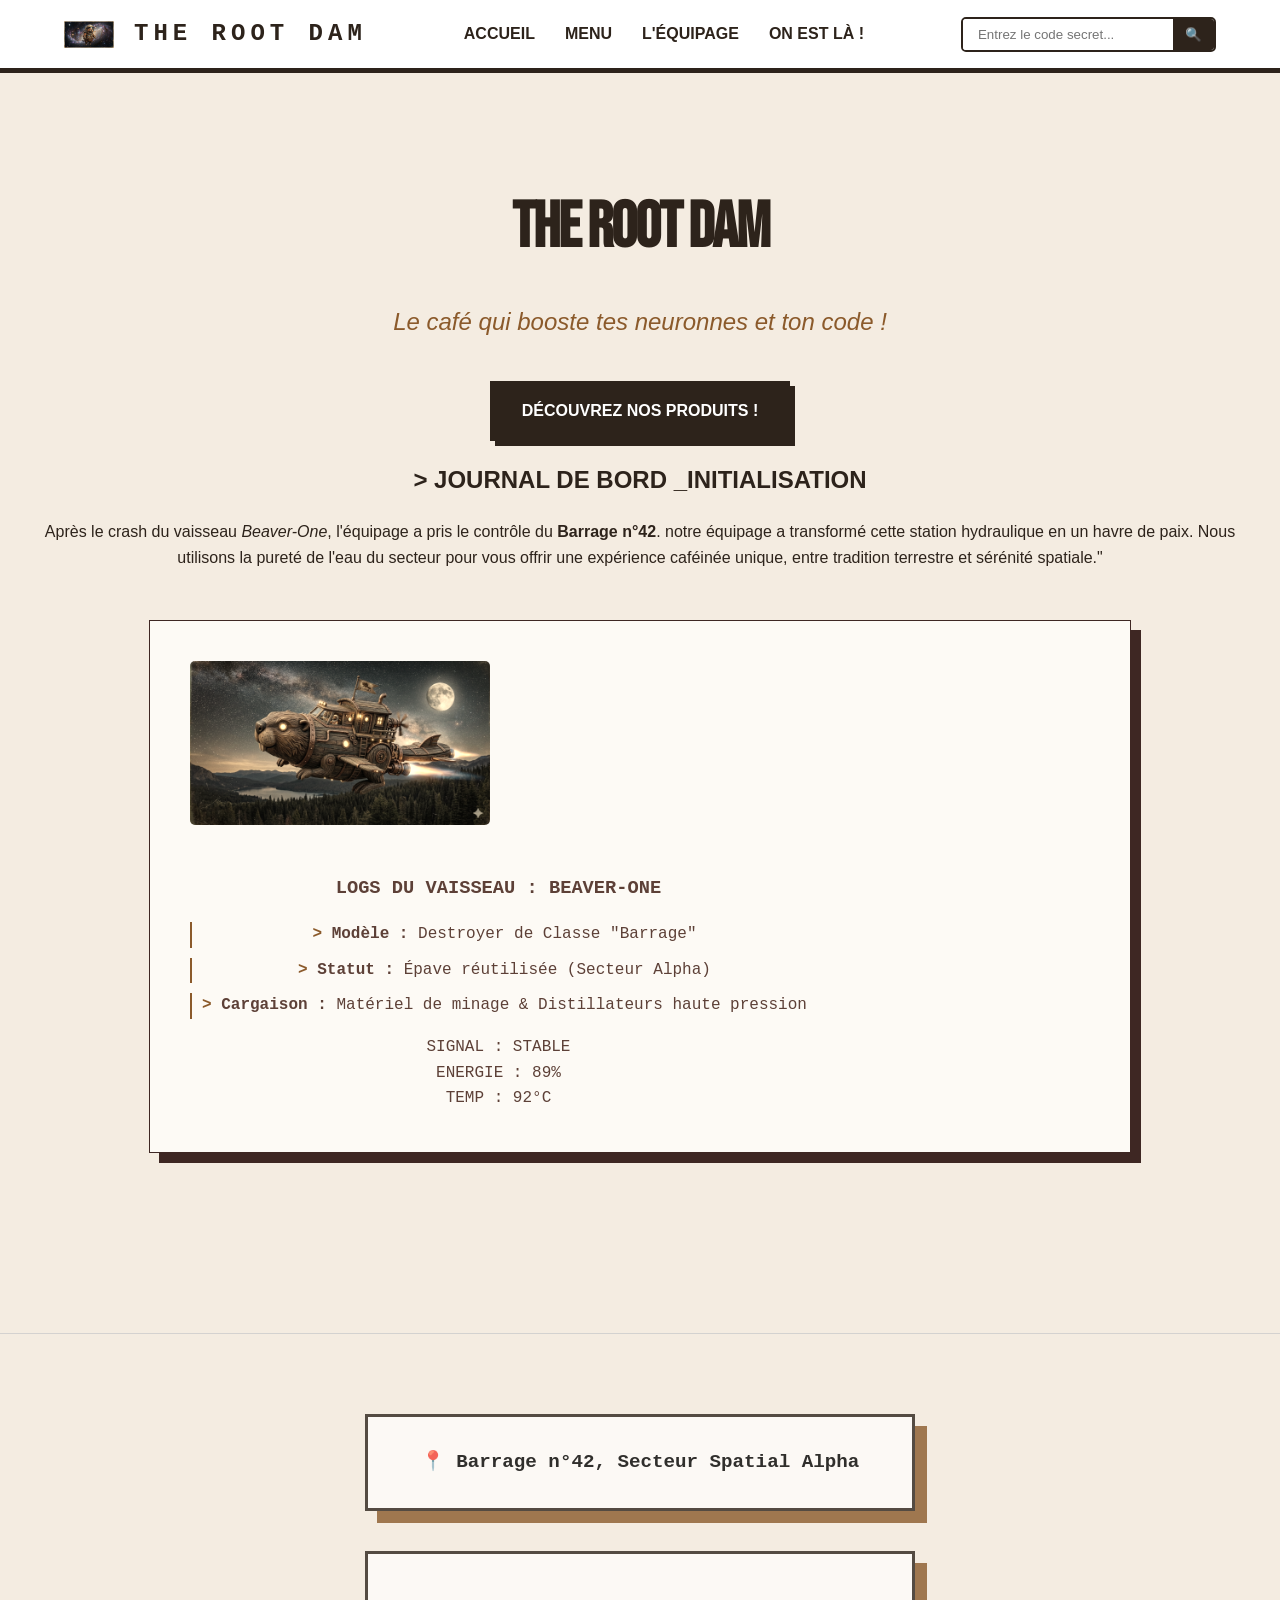
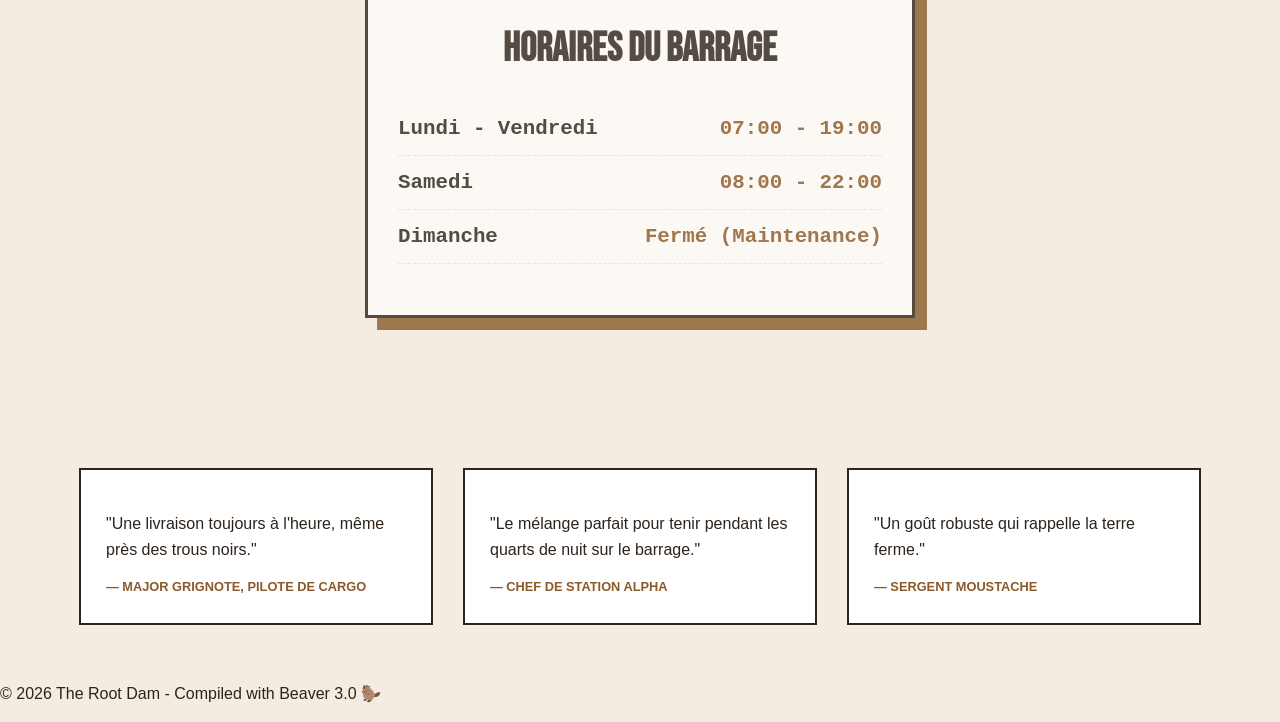
==== commit 2806112b: "finish_style_horaires+adress5" ====
--- a/index.html
+++ b/index.html
@@ -71,15 +71,17 @@
     </div>
         </section>
 		<section class="info-bar">
-			<span class="adresse-terminal"> 📍 Barrage n°42, Secteur Spatial Alpha </span>
-			<div class="horaires-container">
-    <h2 class="info-normale">Horaires du Barrage</h2>
-    <h2 class="info-secrete">Fenêtres d'Extraction</h2> <ul class="horaires-list">
-        <li><span>Lundi - Vendredi</span> <span>07:00 - 19:00</span></li>
-        <li><span>Samedi</span> <span>08:00 - 22:00</span></li>
-        <li class="dimanche-alerte"><span>Dimanche</span> <span>Fermé (Maintenance)</span></li>
-    </ul>
-</div>
+			<div class="final-dashboard-station">
+                <div class="adresse-container"><span class="adresse-terminal"> 📍 Barrage n°42, Secteur Spatial Alpha </span></div>
+                <div class="horaires-container">
+                    <h2 class="info-normale">Horaires du Barrage</h2>
+                    <h2 class="info-secrete">Fenêtres d'Extraction</h2> <ul class="horaires-list">
+                        <li><span>Lundi - Vendredi</span> <span>07:00 - 19:00</span></li>
+                        <li><span>Samedi</span> <span>08:00 - 22:00</span></li>
+                        <li class="dimanche-alerte"><span>Dimanche</span> <span>Fermé (Maintenance)</span></li>
+                    </ul>
+                </div>
+            </div>
 		</section>
     </main>
 <section class="info-bar clandestine-mode-only" style="display:none;">
--- a/style.css
+++ b/style.css
@@ -1344,77 +1344,118 @@
     text-shadow: 0 0 10px #ff0000;
 }
 
-/* --- ESTHÉTIQUE DE L'ADRESSE (Haut de page, Look "Terminal") --- */
-
-/* On cible le container de l'adresse (ajuste le sélecteur si besoin, ex: .navbar-address) */
-.address-container {
-    font-family: 'Courier New', Courier, monospace !important; /* Police terminal informatique */
-    font-size: 1rem !important;
-    letter-spacing: 0.5px;
-    opacity: 0.9;
-    color: var(--couleur-texte) !important; /* Force le jaune/vert néon en mode clandestin */
-}
-
-/* On force le texte original pour qu'il soit bien celui de la photo */
-/* (Note : Si ton HTML a déjà ce texte, cette ligne est juste une sécurité) */
-.address-container span {
-    content: "Barrage n°42, Secteur Spatial Alpha" !important;
-}
-
-/* AJOUT DE COORDONNÉES SPATIALES ET D'UNE ICÔNE SPATIALE */
-.address-container::before {
-    content: "📡 "; /* Petit radar ou icône de transmission */
-    margin-right: 5px;
-}
-
-.address-container::after {
-    content: " [REF: X.142 | Y.001 | Z.999] (Alpha-Class Beacon)";
-    display: inline; /* Reste sur la même ligne */
-    font-size: 0.8rem;
-    color: var(--couleur-accent) !important; /* Orange néon pour le texte technique */
-    margin-left: 10px;
-}
-
-/* --- OPTIMISATION MODE CLANDESTIN (Pour plus de contraste) --- */
-body.clandestine-mode .address-container {
-    text-shadow: 0 0 8px var(--couleur-texte); /* Halo néon autour du texte jaune */
-}
-/* --- STYLE ADRESSE TERMINAL --- */
+/* ==========================================================
+   FORCE L'EMPILAGE VERTICAL (MÉTHODE BRUTE)
+   ========================================================== */
+
+/* 1. On force le parent à ne pas laisser ses enfants s'échapper sur les côtés */
+.info-wrapper {
+    display: block !important; /* On oublie Flex/Grid, on revient au flux vertical de base */
+    width: 100% !important;
+    max-width: 600px !important; /* Largeur du bloc la plus large */
+    margin: 40px auto !important; /* Centre le tout dans la page */
+    text-align: center !important;
+}
+
+/* 2. On force chaque enfant direct à devenir un bloc indépendant et centré */
+.info-wrapper > div {
+    display: block !important;
+    width: 100% !important;
+    margin-bottom: 30px !important; /* Espace entre l'adresse et les horaires */
+    box-sizing: border-box !important;
+}
+
+/* 3. On uniformise le look des deux boîtes (Adresse et Horaires) */
+.adresse-container, 
+.horaires-container {
+    padding: 30px !important;
+    background-color: #fffdfa !important;
+    border: 3px solid var(--couleur-texte) !important;
+    box-shadow: 12px 12px 0px var(--couleur-accent) !important;
+}
+
+/* 4. Style du texte de l'adresse */
 .adresse-terminal {
     font-family: 'Courier New', monospace !important;
+    font-size: 1.2rem !important;
+    font-weight: bold !important;
+    color: #000 !important;
+    display: block !important;
+}
+
+/* ==========================================================
+   MODE CLANDESTIN (FORCÉ)
+   ========================================================== */
+
+body.clandestine-mode .adresse-container,
+body.clandestine-mode .horaires-container {
+    background-color: #050505 !important;
+    border-color: var(--couleur-texte) !important;
+    box-shadow: 0 0 20px var(--couleur-texte) !important;
+}
+
+/* Masquage du texte original */
+body.clandestine-mode .adresse-terminal {
+    font-size: 0 !important;
+}
+
+/* Texte secret */
+body.clandestine-mode .adresse-terminal::after {
+    content: "⚠️ ZONE DE FRET - SECTEUR ALPHA-42 [ACCÈS RESTREINT] ⚠️" !important;
     font-size: 1.1rem !important;
-    color: var(--couleur-texte) !important;
-    letter-spacing: 1px;
-}
-
-.adresse-terminal::after {
-    content: " [REF: X.142 | Y.001 | Z.999]";
-    color: var(--couleur-accent) !important;
-    font-size: 0.9rem;
-    margin-left: 10px;
-}
-
-/* --- STYLE DIMANCHE & CLIGNOTEMENT --- */
-@keyframes alert-blink {
-    0% { opacity: 1; transform: scale(1); }
-    50% { opacity: 0.3; transform: scale(1.02); }
-    100% { opacity: 1; transform: scale(1); }
-}
-
-/* En mode clandestin uniquement */
-body.clandestine-mode .dimanche-alerte {
-    color: #ff0000 !important;
-    text-shadow: 0 0 10px #ff0000;
-    animation: alert-blink 1s infinite !important;
-}
-
-/* Changement de texte automatique en mode clandestin */
-body.clandestine-mode .dimanche-alerte span:last-child {
-    font-size: 0; 
-}
-
-body.clandestine-mode .dimanche-alerte span:last-child::after {
-    content: "DANGER : ACCÈS INTERDIT";
-    font-size: 1.3rem;
-    letter-spacing: 2px;
+    color: #ff4444 !important;
+    text-shadow: 0 0 10px #ff0000 !important;
+    display: block !important;
+    letter-spacing: 1px !important;
+}
+/* --- RESET TOTAL POUR LE NOUVEAU BLOC --- */
+.final-dashboard-station {
+    display: block !important;        /* Pas de flex, pas de grid, juste du vertical pur */
+    width: 100% !important;
+    max-width: 550px !important;      /* Largeur des boîtes */
+    margin: 60px auto !important;     /* Centre tout dans la page */
+    clear: both !important;           /* Casse tous les "floats" qui traîneraient */
+}
+
+/* Force l'espacement et l'affichage en bloc */
+.final-dashboard-station .adresse-container, 
+.final-dashboard-station .horaires-container {
+    display: block !important;
+    width: 100% !important;
+    margin-bottom: 30px !important;
+    padding: 30px !important;
+    background-color: #fffdfa !important;
+    border: 3px solid var(--couleur-texte) !important;
+    box-shadow: 12px 12px 0px var(--couleur-accent) !important;
+    text-align: center !important;
+    box-sizing: border-box !important;
+}
+
+/* --- ADRESSE ET MODE CLANDESTIN --- */
+.adresse-terminal {
+    font-family: 'Courier New', monospace !important;
+    font-size: 1.2rem !important;
+    font-weight: bold !important;
+    color: #000 !important;
+}
+
+/* MODE CLANDESTIN ACTIVÉ */
+body.clandestine-mode .final-dashboard-station .adresse-container,
+body.clandestine-mode .final-dashboard-station .horaires-container {
+    background-color: #050505 !important;
+    border-color: var(--couleur-texte) !important;
+    box-shadow: 0 0 20px var(--couleur-texte) !important;
+}
+
+/* Masquage et remplacement du texte */
+body.clandestine-mode .adresse-terminal {
+    font-size: 0 !important;
+}
+
+body.clandestine-mode .adresse-terminal::after {
+    content: "⚠️ ZONE DE FRET - SECTEUR ALPHA-42 [ACCÈS RESTREINT] ⚠️" !important;
+    font-size: 1.1rem !important;
+    color: #ff4444 !important;
+    text-shadow: 0 0 10px #ff0000 !important;
+    display: block !important;
 }
